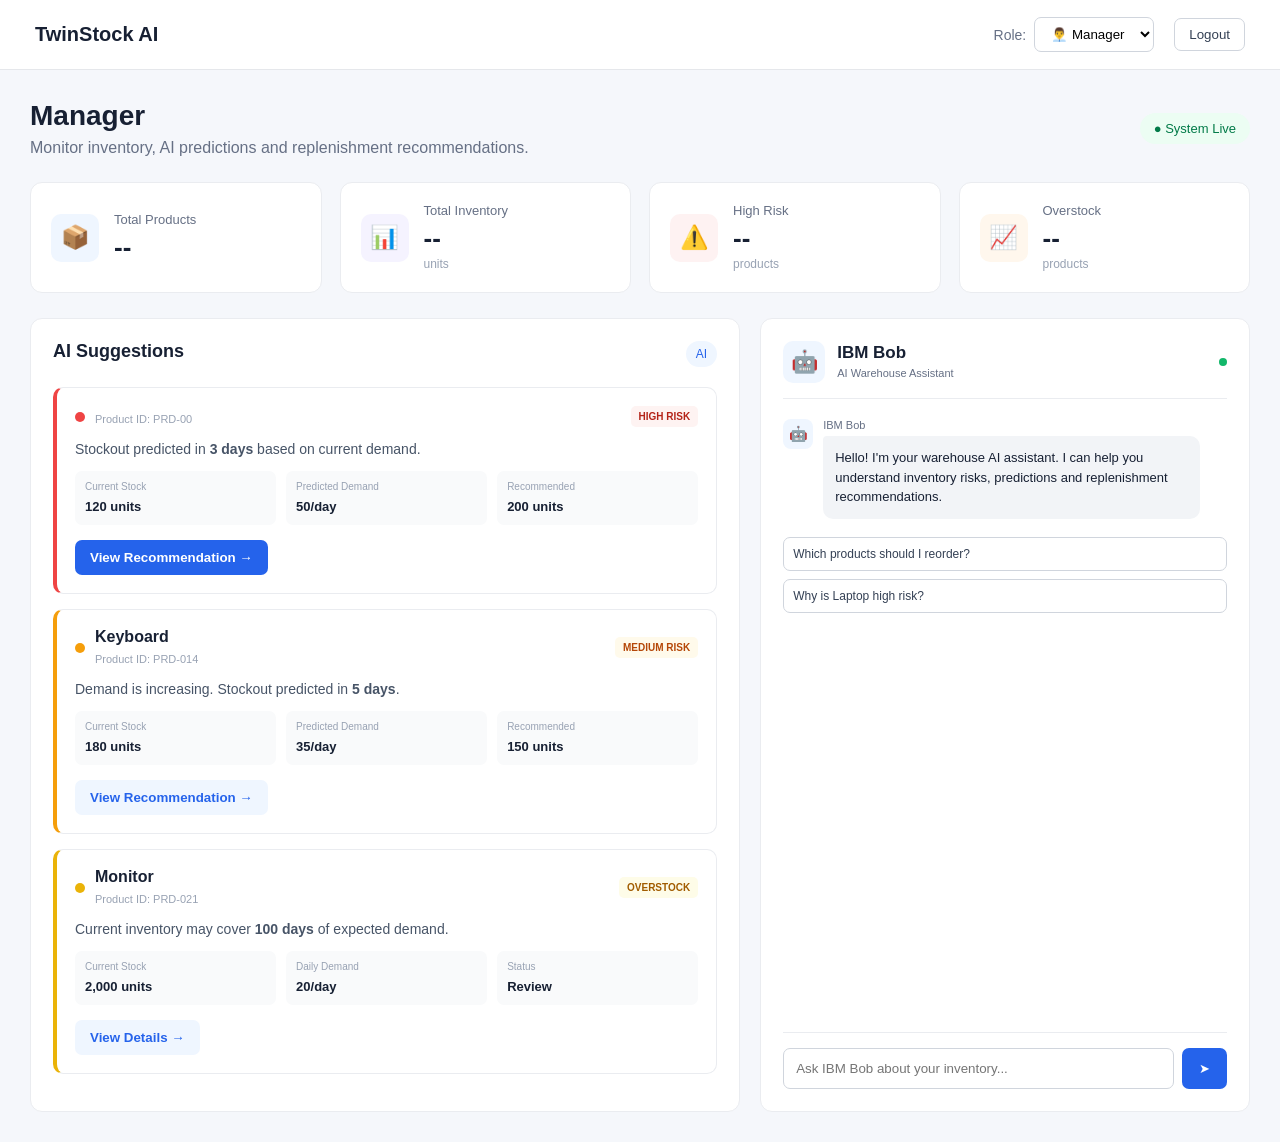
==== frontend/manager.html @ d8aecc27 "frontend" ====
<!DOCTYPE html>
<html lang="en">

<head>

    <meta charset="UTF-8">

    <meta name="viewport"
          content="width=device-width, initial-scale=1.0">

    <title>TwinStock AI - Manager</title>

    <link rel="stylesheet"
          href="css/style.css">

</head>


<body>

    <!-- HEADER -->

    <header class="topbar">

        <div class="brand-small">
            
            <strong>TwinStock AI</strong>
        </div>


        <div class="header-right">

            <div class="role-switcher">

                <span>Role:</span>

                <select id="roleSelect"
                        onchange="switchRole()">

                    <option value="manager">
                        👨‍💼 Manager
                    </option>

                    <option value="worker">
                        👷 Worker
                    </option>

                </select>

            </div>

            <button class="logout-btn"
                    onclick="goHome()">

                Logout

            </button>

        </div>

    </header>


    <main class="dashboard">

        <!-- PAGE TITLE -->

        <div class="page-heading">

            <div>
                <h1>Manager </h1>

                <p>
                    Monitor inventory, AI predictions and replenishment
                    recommendations.
                </p>
            </div>

            <div class="status-badge">
                ● System Live
            </div>

        </div>


        <!-- SUMMARY CARDS -->

        <section class="summary-grid">

            <div class="summary-card">

                <div class="summary-icon blue">
                    📦
                </div>

                <div>
                    <p>Total Products</p>
                    <h2 id="totalProducts">--</h2>
                </div>

            </div>


            <div class="summary-card">

                <div class="summary-icon purple">
                    📊
                </div>

                <div>
                    <p>Total Inventory</p>
                    <h2 id="totalInventory">--</h2>
                    <span>units</span>
                </div>

            </div>


            <div class="summary-card risk-card">

                <div class="summary-icon red">
                    ⚠️
                </div>

                <div>
                    <p>High Risk</p>
                    <h2 id="highRisk">--</h2>
                    <span>products</span>
                </div>

            </div>


            <div class="summary-card overstock-card">

                <div class="summary-icon orange">
                    📈
                </div>

                <div>
                    <p>Overstock</p>
                    <h2 id="overstock">--</h2>
                    <span>products</span>
                </div>

            </div>

        </section>


        <!-- MAIN GRID -->

        <section class="manager-grid">


            <!-- GRANITE SUGGESTIONS -->

            <div class="panel suggestions-panel">

                <div class="panel-header">

                    <div>
                        <h2> AI Suggestions</h2>

                        
                    </div>

                    <span class="ai-status">
                        AI
                    </span>

                </div>


                <!-- SUGGESTION 1 -->

                <div class="suggestion-card high">

                    <div class="suggestion-top">

                        <div class="product-info">

                            <span class="risk-dot red-dot"></span>

                            <div>
                                <h3></h3>
                                <span>Product ID: PRD-00</span>
                            </div>

                        </div>

                        <span class="risk-label high-label">
                            HIGH RISK
                        </span>

                    </div>


                    <p class="suggestion-message">

                        Stockout predicted in
                        <strong>3 days</strong>
                        based on current demand.

                    </p>


                    <div class="suggestion-details">

                        <div>
                            <span>Current Stock</span>
                            <strong>120 units</strong>
                        </div>

                        <div>
                            <span>Predicted Demand</span>
                            <strong>50/day</strong>
                        </div>

                        <div>
                            <span>Recommended</span>
                            <strong>200 units</strong>
                        </div>

                    </div>


                    <button class="primary-btn"
                            onclick="openRecommendation('Laptop')">

                        View Recommendation →

                    </button>

                </div>


                <!-- SUGGESTION 2 -->

                <div class="suggestion-card medium">

                    <div class="suggestion-top">

                        <div class="product-info">

                            <span class="risk-dot orange-dot"></span>

                            <div>
                                <h3>Keyboard</h3>
                                <span>Product ID: PRD-014</span>
                            </div>

                        </div>

                        <span class="risk-label medium-label">
                            MEDIUM RISK
                        </span>

                    </div>


                    <p class="suggestion-message">

                        Demand is increasing.
                        Stockout predicted in
                        <strong>5 days</strong>.

                    </p>


                    <div class="suggestion-details">

                        <div>
                            <span>Current Stock</span>
                            <strong>180 units</strong>
                        </div>

                        <div>
                            <span>Predicted Demand</span>
                            <strong>35/day</strong>
                        </div>

                        <div>
                            <span>Recommended</span>
                            <strong>150 units</strong>
                        </div>

                    </div>


                    <button class="secondary-btn"
                            onclick="openRecommendation('Keyboard')">

                        View Recommendation →

                    </button>

                </div>


                <!-- SUGGESTION 3 -->

                <div class="suggestion-card warning">

                    <div class="suggestion-top">

                        <div class="product-info">

                            <span class="risk-dot yellow-dot"></span>

                            <div>
                                <h3>Monitor</h3>
                                <span>Product ID: PRD-021</span>
                            </div>

                        </div>

                        <span class="risk-label warning-label">
                            OVERSTOCK
                        </span>

                    </div>


                    <p class="suggestion-message">

                        Current inventory may cover
                        <strong>100 days</strong>
                        of expected demand.

                    </p>


                    <div class="suggestion-details">

                        <div>
                            <span>Current Stock</span>
                            <strong>2,000 units</strong>
                        </div>

                        <div>
                            <span>Daily Demand</span>
                            <strong>20/day</strong>
                        </div>

                        <div>
                            <span>Status</span>
                            <strong>Review</strong>
                        </div>

                    </div>


                    <button class="secondary-btn">

                        View Details →

                    </button>

                </div>

            </div>


            <!-- IBM BOB -->

            <div class="panel chatbot-panel">

                <div class="chat-header">

                    <div class="bob-avatar">
                        🤖
                    </div>

                    <div>

                        <h2>IBM Bob</h2>

                        <span>
                            AI Warehouse Assistant
                        </span>

                    </div>

                    <div class="online-dot"></div>

                </div>


                <div class="chat-messages"
                     id="chatMessages">

                    <div class="message bot-message">

                        <div class="message-avatar">
                            🤖
                        </div>

                        <div class="message-content">

                            <span class="message-name">
                                IBM Bob
                            </span>

                            <p>
                                Hello! I'm your warehouse AI assistant.
                                I can help you understand inventory risks,
                                predictions and replenishment recommendations.
                            </p>

                        </div>

                    </div>


                    <div class="quick-questions">

                        <button onclick="askQuestion(
                            'Which products should I reorder?'
                        )">
                            Which products should I reorder?
                        </button>

                        <button onclick="askQuestion(
                            'Why is Laptop high risk?'
                        )">
                            Why is Laptop high risk?
                        </button>

                    </div>

                </div>


                <div class="chat-input-area">

                    <input
                        type="text"
                        id="chatInput"
                        placeholder="Ask IBM Bob about your inventory..."
                        onkeypress="handleChatKey(event)"
                    >

                    <button onclick="sendMessage()">
                        ➤
                    </button>

                </div>

            </div>

        </section>

    </main>


    <script src="js/manager.js"></script>

</body>

</html>
---- frontend/css/style.css ----
* {
    margin: 0;
    padding: 0;
    box-sizing: border-box;
}


body {
    font-family: Arial, Helvetica, sans-serif;
    background: #f5f7fb;
    color: #172033;
}


/* =========================
   LANDING PAGE
========================= */

.landing-page {
    min-height: 100vh;

    display: flex;
    align-items: center;
    justify-content: center;

    background:
        radial-gradient(circle at top right, #dbeafe, transparent 35%),
        #f5f7fb;
}


.landing-container {
    width: 100%;
    max-width: 700px;

    text-align: center;

    padding: 40px 20px;
}


.brand {
    margin-bottom: 35px;
}


.brand-icon {
    font-size: 55px;
    margin-bottom: 10px;
}


.brand h1 {
    font-size: 42px;
    margin-bottom: 10px;
}


.brand p {
    color: #667085;
    font-size: 16px;
}


.role-card {
    background: white;

    padding: 35px;

    border-radius: 18px;

    box-shadow: 0 10px 40px rgba(0,0,0,0.08);
}


.role-card h2 {
    font-size: 24px;
}


.role-subtitle {
    color: #667085;
    margin: 8px 0 25px;
}


.role-options {
    display: flex;
    flex-direction: column;
    gap: 15px;
}


.role-button {
    border: 1px solid #e5e7eb;

    background: white;

    padding: 20px;

    border-radius: 12px;

    display: flex;
    align-items: center;

    text-align: left;

    cursor: pointer;

    transition: 0.2s;
}


.role-button:hover {
    border-color: #2563eb;

    transform: translateY(-2px);

    box-shadow: 0 5px 20px rgba(37,99,235,0.1);
}


.role-icon {
    font-size: 32px;

    margin-right: 18px;
}


.role-button strong {
    display: block;

    font-size: 17px;

    margin-bottom: 5px;
}


.role-button small {
    display: block;

    color: #667085;
}


.arrow {
    margin-left: auto;

    font-size: 24px;

    color: #2563eb;
}


.footer-text {
    margin-top: 25px;

    color: #98a2b3;

    font-size: 13px;
}


/* =========================
   HEADER
========================= */

.topbar {
    height: 70px;

    background: white;

    border-bottom: 1px solid #e5e7eb;

    display: flex;

    align-items: center;

    justify-content: space-between;

    padding: 0 35px;

    position: sticky;

    top: 0;

    z-index: 10;
}


.brand-small {
    display: flex;

    align-items: center;

    gap: 10px;

    font-size: 20px;
}


.brand-small span {
    font-size: 25px;
}


.header-right {
    display: flex;

    align-items: center;

    gap: 20px;
}


.role-switcher {
    display: flex;

    align-items: center;

    gap: 8px;

    color: #667085;

    font-size: 14px;
}


.role-switcher select {
    padding: 8px 12px;

    border: 1px solid #d0d5dd;

    border-radius: 7px;

    background: white;

    cursor: pointer;
}


.logout-btn {
    background: transparent;

    border: 1px solid #d0d5dd;

    color: #344054;

    padding: 8px 14px;

    border-radius: 7px;

    cursor: pointer;
}


/* =========================
   DASHBOARD
========================= */

.dashboard {
    max-width: 1450px;

    margin: auto;

    padding: 30px;
}


.page-heading {
    display: flex;

    justify-content: space-between;

    align-items: center;

    margin-bottom: 25px;
}


.page-heading h1 {
    font-size: 28px;

    margin-bottom: 7px;
}


.page-heading p {
    color: #667085;
}


.status-badge {
    background: #ecfdf3;

    color: #027a48;

    padding: 8px 14px;

    border-radius: 20px;

    font-size: 13px;
}


/* =========================
   SUMMARY CARDS
========================= */

.summary-grid {
    display: grid;

    grid-template-columns:
        repeat(4, 1fr);

    gap: 18px;

    margin-bottom: 25px;
}


.summary-card {
    background: white;

    border: 1px solid #eaecf0;

    border-radius: 12px;

    padding: 20px;

    display: flex;

    align-items: center;

    gap: 15px;
}


.summary-icon {
    width: 48px;

    height: 48px;

    border-radius: 10px;

    display: flex;

    align-items: center;

    justify-content: center;

    font-size: 23px;
}


.blue {
    background: #eff6ff;
}


.purple {
    background: #f5f3ff;
}


.red {
    background: #fef2f2;
}


.orange {
    background: #fff7ed;
}


.summary-card p {
    color: #667085;

    font-size: 13px;

    margin-bottom: 5px;
}


.summary-card h2 {
    font-size: 26px;
}


.summary-card span {
    color: #98a2b3;

    font-size: 12px;
}


/* =========================
   PANELS
========================= */

.panel {
    background: white;

    border: 1px solid #eaecf0;

    border-radius: 12px;

    padding: 22px;
}


.panel-header {
    display: flex;

    justify-content: space-between;

    align-items: flex-start;

    margin-bottom: 20px;
}


.panel-header h2 {
    font-size: 18px;

    margin-bottom: 5px;
}


.panel-header p {
    color: #667085;

    font-size: 13px;
}


.ai-status {
    background: #eff6ff;

    color: #2563eb;

    padding: 6px 10px;

    border-radius: 20px;

    font-size: 12px;
}


/* =========================
   MANAGER
========================= */

.manager-grid {
    display: grid;

    grid-template-columns: 1.45fr 1fr;

    gap: 20px;
}


.suggestion-card {
    padding: 18px;

    border: 1px solid #eaecf0;

    border-radius: 10px;

    margin-bottom: 15px;
}


.suggestion-card.high {
    border-left: 4px solid #ef4444;
}


.suggestion-card.medium {
    border-left: 4px solid #f59e0b;
}


.suggestion-card.warning {
    border-left: 4px solid #eab308;
}


.suggestion-top {
    display: flex;

    justify-content: space-between;

    align-items: center;
}


.product-info {
    display: flex;

    align-items: center;

    gap: 10px;
}


.product-info h3 {
    font-size: 16px;

    margin-bottom: 3px;
}


.product-info span:last-child {
    color: #98a2b3;

    font-size: 11px;
}


.risk-dot {
    width: 10px;

    height: 10px;

    border-radius: 50%;
}


.red-dot {
    background: #ef4444;
}


.orange-dot {
    background: #f59e0b;
}


.yellow-dot {
    background: #eab308;
}


.risk-label {
    font-size: 10px;

    font-weight: bold;

    padding: 5px 8px;

    border-radius: 5px;
}


.high-label {
    color: #b42318;

    background: #fef3f2;
}


.medium-label {
    color: #b54708;

    background: #fffaeb;
}


.warning-label {
    color: #a15c00;

    background: #fefce8;
}


.suggestion-message {
    margin: 14px 0;

    color: #475467;

    font-size: 14px;
}


.suggestion-details {
    display: grid;

    grid-template-columns:
        repeat(3, 1fr);

    gap: 10px;

    margin-bottom: 15px;
}


.suggestion-details div {
    background: #f9fafb;

    padding: 10px;

    border-radius: 7px;
}


.suggestion-details span {
    display: block;

    color: #98a2b3;

    font-size: 10px;

    margin-bottom: 5px;
}


.suggestion-details strong {
    font-size: 13px;
}


.primary-btn,
.secondary-btn {
    border: none;

    padding: 10px 15px;

    border-radius: 7px;

    cursor: pointer;

    font-weight: 600;
}


.primary-btn {
    background: #2563eb;

    color: white;
}


.primary-btn:hover {
    background: #1d4ed8;
}


.secondary-btn {
    background: #eff6ff;

    color: #2563eb;
}


.full-btn {
    width: 100%;

    padding: 13px;
}


/* =========================
   CHATBOT
========================= */

.chatbot-panel {
    display: flex;

    flex-direction: column;

    min-height: 600px;
}


.chat-header {
    display: flex;

    align-items: center;

    gap: 12px;

    padding-bottom: 15px;

    border-bottom: 1px solid #eaecf0;
}


.bob-avatar {
    width: 42px;

    height: 42px;

    background: #eff6ff;

    border-radius: 10px;

    display: flex;

    align-items: center;

    justify-content: center;

    font-size: 22px;
}


.chat-header h2 {
    font-size: 17px;
}


.chat-header span {
    color: #667085;

    font-size: 11px;
}


.online-dot {
    width: 8px;

    height: 8px;

    background: #12b76a;

    border-radius: 50%;

    margin-left: auto;
}


.chat-messages {
    flex: 1;

    padding: 20px 0;

    overflow-y: auto;
}


.message {
    display: flex;

    gap: 10px;

    margin-bottom: 18px;
}


.message-avatar {
    width: 30px;

    height: 30px;

    background: #eff6ff;

    border-radius: 8px;

    display: flex;

    align-items: center;

    justify-content: center;

    font-size: 15px;
}


.message-content {
    max-width: 85%;
}


.message-name {
    display: block;

    font-size: 11px;

    color: #667085;

    margin-bottom: 5px;
}


.message-content p {
    background: #f2f4f7;

    padding: 12px;

    border-radius: 4px 10px 10px 10px;

    font-size: 13px;

    line-height: 1.5;
}


.quick-questions {
    display: flex;

    flex-direction: column;

    gap: 8px;
}


.quick-questions button {
    background: white;

    border: 1px solid #d0d5dd;

    color: #344054;

    padding: 9px;

    border-radius: 7px;

    text-align: left;

    cursor: pointer;

    font-size: 12px;
}


.chat-input-area {
    display: flex;

    gap: 8px;

    border-top: 1px solid #eaecf0;

    padding-top: 15px;
}


.chat-input-area input {
    flex: 1;

    padding: 12px;

    border: 1px solid #d0d5dd;

    border-radius: 7px;

    outline: none;
}


.chat-input-area button {
    width: 45px;

    border: none;

    border-radius: 7px;

    background: #2563eb;

    color: white;

    cursor: pointer;
}


.user-chat-message {
    background: #2563eb;

    color: white;

    padding: 10px;

    border-radius: 10px 10px 4px 10px;

    margin-left: auto;

    margin-bottom: 15px;

    max-width: 80%;

    font-size: 13px;
}


/* =========================
   WORKER
========================= */

.worker-grid {
    display: grid;

    grid-template-columns: 1fr 1fr;

    gap: 20px;
}


.form-group {
    margin-bottom: 18px;
}


.form-group label {
    display: block;

    font-size: 13px;

    font-weight: 600;

    margin-bottom: 7px;
}


.form-group input,
.form-group select,
.form-group textarea {
    width: 100%;

    padding: 11px 12px;

    border: 1px solid #d0d5dd;

    border-radius: 7px;

    font-family: inherit;

    outline: none;

    background: white;
}


.form-group input:focus,
.form-group select:focus,
.form-group textarea:focus {
    border-color: #2563eb;
}


.form-row {
    display: grid;

    grid-template-columns: 1fr 1fr;

    gap: 15px;
}


.transaction-types {
    display: grid;

    grid-template-columns:
        repeat(4, 1fr);

    gap: 8px;
}


.transaction-type {
    padding: 10px 5px;

    background: #f9fafb;

    border: 1px solid #d0d5dd;

    border-radius: 7px;

    cursor: pointer;

    font-size: 11px;
}


.transaction-type span {
    display: block;

    font-size: 18px;

    margin-bottom: 3px;
}


.transaction-type.active {
    background: #eff6ff;

    border-color: #2563eb;

    color: #2563eb;
}


.success-message {
    display: none;

    background: #ecfdf3;

    color: #027a48;

    padding: 12px;

    border-radius: 7px;

    margin-top: 15px;

    font-size: 13px;
}


.transaction-item {
    display: flex;

    align-items: center;

    gap: 12px;

    padding: 14px 0;

    border-bottom: 1px solid #f2f4f7;
}


.transaction-icon {
    width: 38px;

    height: 38px;

    border-radius: 8px;

    display: flex;

    align-items: center;

    justify-content: center;
}


.transaction-icon.receive {
    background: #ecfdf3;
}


.transaction-icon.dispatch {
    background: #eff6ff;
}


.transaction-icon.damaged {
    background: #fef3f2;
}


.transaction-info {
    flex: 1;
}


.transaction-info strong {
    display: block;

    font-size: 13px;
}


.transaction-info span {
    color: #98a2b3;

    font-size: 11px;
}


.positive {
    color: #027a48;
}


.negative {
    color: #b42318;
}


.count-badge {
    background: #f2f4f7;

    padding: 5px 9px;

    border-radius: 5px;

    font-size: 11px;
}


/* =========================
   REPLENISHMENT
========================= */

.back-btn {
    background: white;

    border: 1px solid #d0d5dd;

    padding: 9px 14px;

    border-radius: 7px;

    cursor: pointer;
}


.replenishment-grid {
    display: grid;

    grid-template-columns: 1fr 1fr;

    gap: 20px;
}


.product-title {
    display: flex;

    align-items: center;

    gap: 15px;

    margin-bottom: 30px;
}


.large-product-icon {
    width: 60px;

    height: 60px;

    border-radius: 12px;

    background: #eff6ff;

    display: flex;

    align-items: center;

    justify-content: center;

    font-size: 28px;
}


.small-label {
    color: #98a2b3;

    font-size: 10px;
}


.product-title h2 {
    margin: 4px 0;

    font-size: 23px;
}


.product-title span:last-child {
    color: #667085;

    font-size: 12px;
}


.metrics-grid {
    display: grid;

    grid-template-columns: 1fr 1fr;

    gap: 12px;
}


.metric {
    background: #f9fafb;

    padding: 15px;

    border-radius: 8px;
}


.metric span {
    display: block;

    color: #667085;

    font-size: 11px;

    margin-bottom: 7px;
}


.metric strong {
    font-size: 15px;
}


.danger-metric {
    background: #fef3f2;
}


.danger-metric strong {
    color: #b42318;
}


.risk-explanation {
    margin-top: 20px;

    background: #fffaeb;

    border: 1px solid #fedf89;

    padding: 15px;

    border-radius: 8px;

    display: flex;

    gap: 12px;
}


.risk-icon {
    font-size: 20px;
}


.risk-explanation strong {
    font-size: 13px;

    color: #b54708;
}


.risk-explanation p {
    margin-top: 5px;

    color: #667085;

    font-size: 12px;

    line-height: 1.5;
}


.ai-title {
    display: flex;

    align-items: center;

    gap: 12px;

    margin-bottom: 25px;
}


.ai-large-icon {
    width: 45px;

    height: 45px;

    border-radius: 10px;

    background: #eff6ff;

    display: flex;

    align-items: center;

    justify-content: center;

    font-size: 22px;
}


.ai-title h2 {
    font-size: 18px;
}


.ai-title span {
    color: #667085;

    font-size: 11px;
}


.quantity-input {
    display: flex;

    align-items: center;
}


.quantity-input button {
    width: 40px;

    height: 40px;

    margin: 0;

    border-radius: 6px;

    background: #f2f4f7;

    color: #344054;

    border: 1px solid #d0d5dd;

    cursor: pointer;
}


.quantity-input input {
    text-align: center;

    width: 100px;

    height: 40px;

    border: 1px solid #d0d5dd;

    margin: 0 5px;
}


.recommendation-reason {
    background: #f9fafb;

    padding: 15px;

    border-radius: 8px;

    margin-top: 20px;

    margin-bottom: 20px;
}


.recommendation-reason strong {
    font-size: 13px;
}


.recommendation-reason p {
    color: #667085;

    font-size: 12px;

    line-height: 1.6;

    margin-top: 7px;
}


.decision-buttons {
    display: grid;

    grid-template-columns: 1fr 1.5fr;

    gap: 10px;
}


.ignore-btn,
.approve-btn {
    padding: 12px;

    border-radius: 7px;

    cursor: pointer;

    font-weight: 600;
}


.ignore-btn {
    background: white;

    border: 1px solid #d0d5dd;

    color: #344054;
}


.approve-btn {
    background: #12b76a;

    border: none;

    color: white;
}


.decision-message {
    margin-top: 15px;

    text-align: center;

    font-size: 13px;
}


/* =========================
   RESPONSIVE
========================= */

@media (max-width: 1000px) {

    .summary-grid {
        grid-template-columns: 1fr 1fr;
    }

    .manager-grid,
    .worker-grid,
    .replenishment-grid {
        grid-template-columns: 1fr;
    }

}


@media (max-width: 650px) {

    .dashboard {
        padding: 15px;
    }

    .topbar {
        padding: 0 15px;
    }

    .summary-grid {
        grid-template-columns: 1fr;
    }

    .header-right {
        gap: 5px;
    }

    .role-switcher span {
        display: none;
    }

    .page-heading {
        align-items: flex-start;

        flex-direction: column;

        gap: 10px;
    }

    .suggestion-details {
        grid-template-columns: 1fr;
    }

    .transaction-types {
        grid-template-columns: 1fr 1fr;
    }

    .form-row {
        grid-template-columns: 1fr;
    }

}
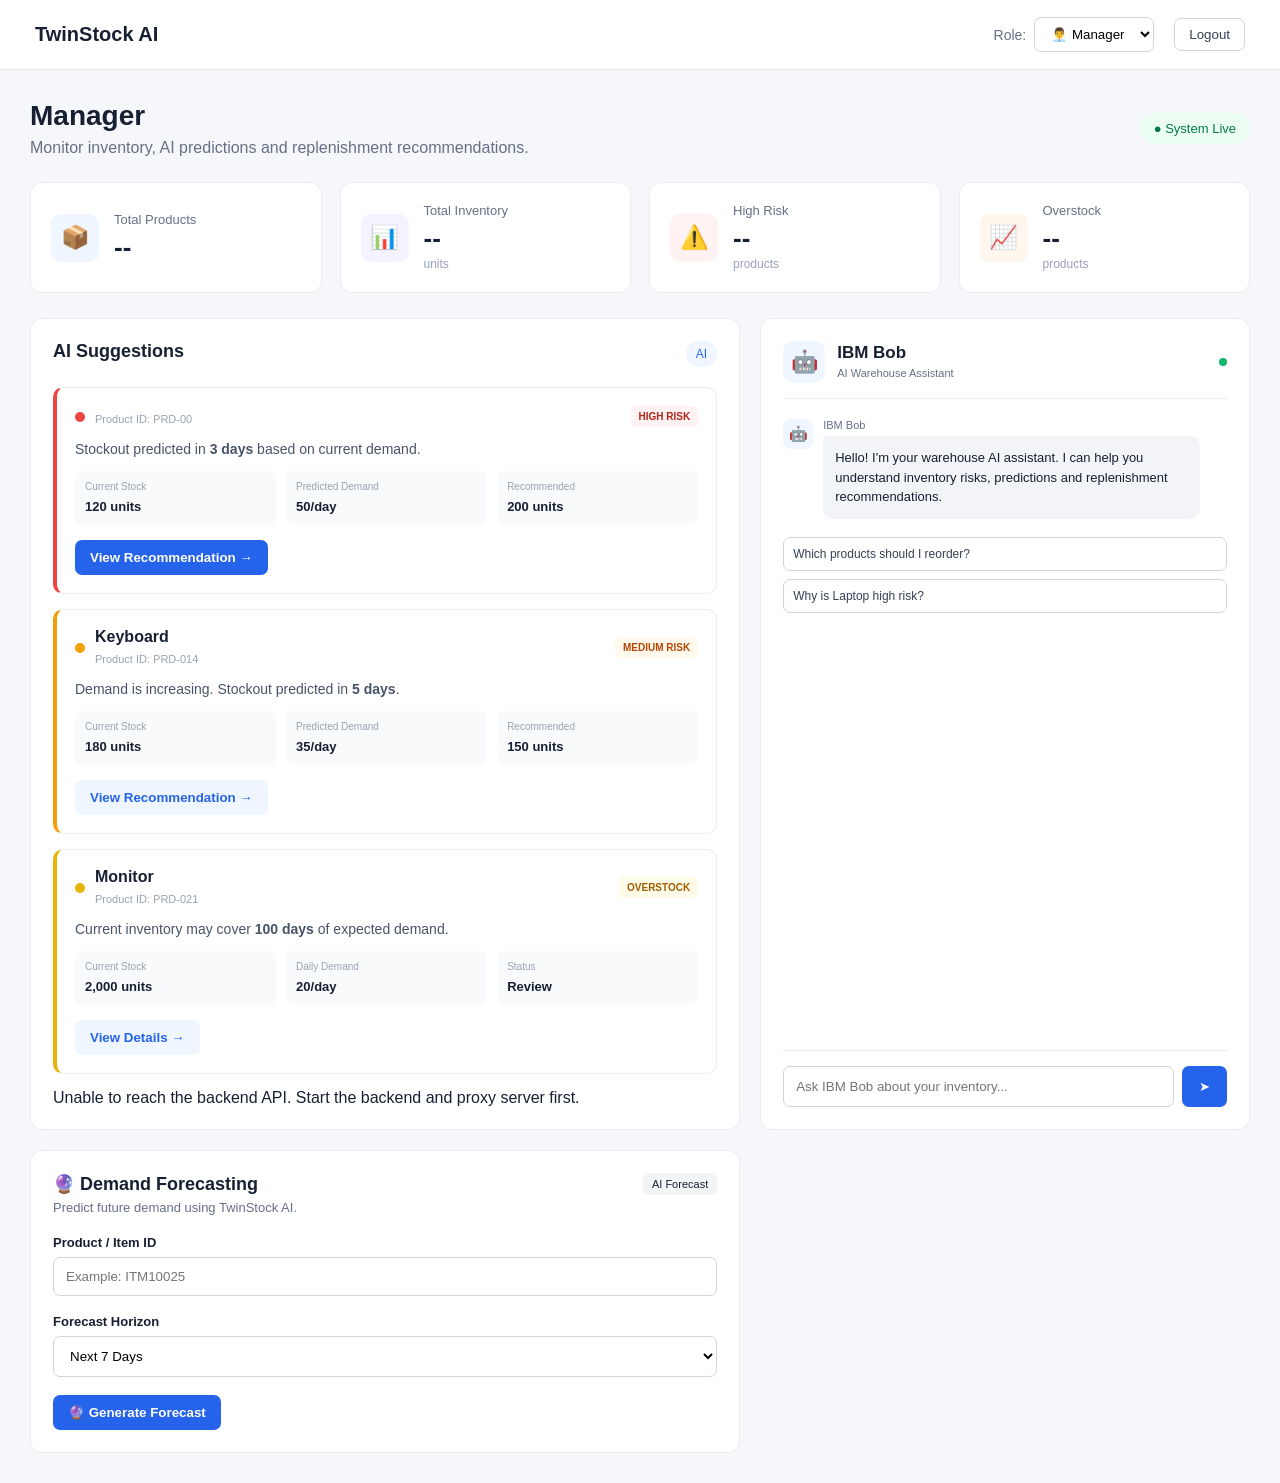
==== commit e5b9c24a: "forecasting updated" ====
--- a/frontend/manager.html
+++ b/frontend/manager.html
@@ -448,6 +448,151 @@
                 </div>
 
             </div>
+            <!-- =========================================================
+     DEMAND FORECASTING
+========================================================= -->
+<section class="panel forecasting-panel">
+
+    <div class="panel-header">
+
+        <div>
+            <h2>🔮 Demand Forecasting</h2>
+
+            <p>
+                Predict future demand using TwinStock AI.
+            </p>
+        </div>
+
+        <span class="count-badge">
+            AI Forecast
+        </span>
+
+    </div>
+
+
+    <div class="forecast-form">
+
+        <div class="form-group">
+
+            <label for="forecastItemId">
+                Product / Item ID
+            </label>
+
+            <input
+                type="text"
+                id="forecastItemId"
+                placeholder="Example: ITM10025"
+            >
+
+        </div>
+
+
+        <div class="form-group">
+
+            <label for="forecastHorizon">
+                Forecast Horizon
+            </label>
+
+            <select id="forecastHorizon">
+
+                <option value="7">
+                    Next 7 Days
+                </option>
+
+                <option value="14">
+                    Next 14 Days
+                </option>
+
+                <option value="30">
+                    Next 30 Days
+                </option>
+
+            </select>
+
+        </div>
+
+
+        <button
+            type="button"
+            class="primary-btn"
+            onclick="generateForecast()">
+
+            🔮 Generate Forecast
+
+        </button>
+
+    </div>
+
+
+    <div
+        id="forecastLoading"
+        style="display:none;">
+
+        ⏳ Generating forecast...
+
+    </div>
+
+
+    <div
+        id="forecastError"
+        class="error-message"
+        style="display:none;">
+    </div>
+
+
+    <div
+        id="forecastResult"
+        class="forecast-result"
+        style="display:none;">
+
+        <div class="forecast-summary">
+
+            <div class="forecast-stat">
+                <span>Product</span>
+                <strong id="forecastProduct">-</strong>
+            </div>
+
+            <div class="forecast-stat">
+                <span>Model</span>
+                <strong id="forecastModel">-</strong>
+            </div>
+
+            <div class="forecast-stat">
+                <span>Forecast Days</span>
+                <strong id="forecastDays">-</strong>
+            </div>
+
+            <div class="forecast-stat">
+                <span>Total Expected Demand</span>
+                <strong id="forecastTotal">-</strong>
+            </div>
+
+        </div>
+
+
+        <div class="forecast-table-container">
+
+            <table class="forecast-table">
+
+                <thead>
+                    <tr>
+                        <th>Date</th>
+                        <th>Predicted Demand</th>
+                    </tr>
+                </thead>
+
+                <tbody id="forecastTableBody">
+                </tbody>
+
+            </table>
+
+        </div>
+
+    </div>
+
+</section>
+
+</section>
 
         </section>
 
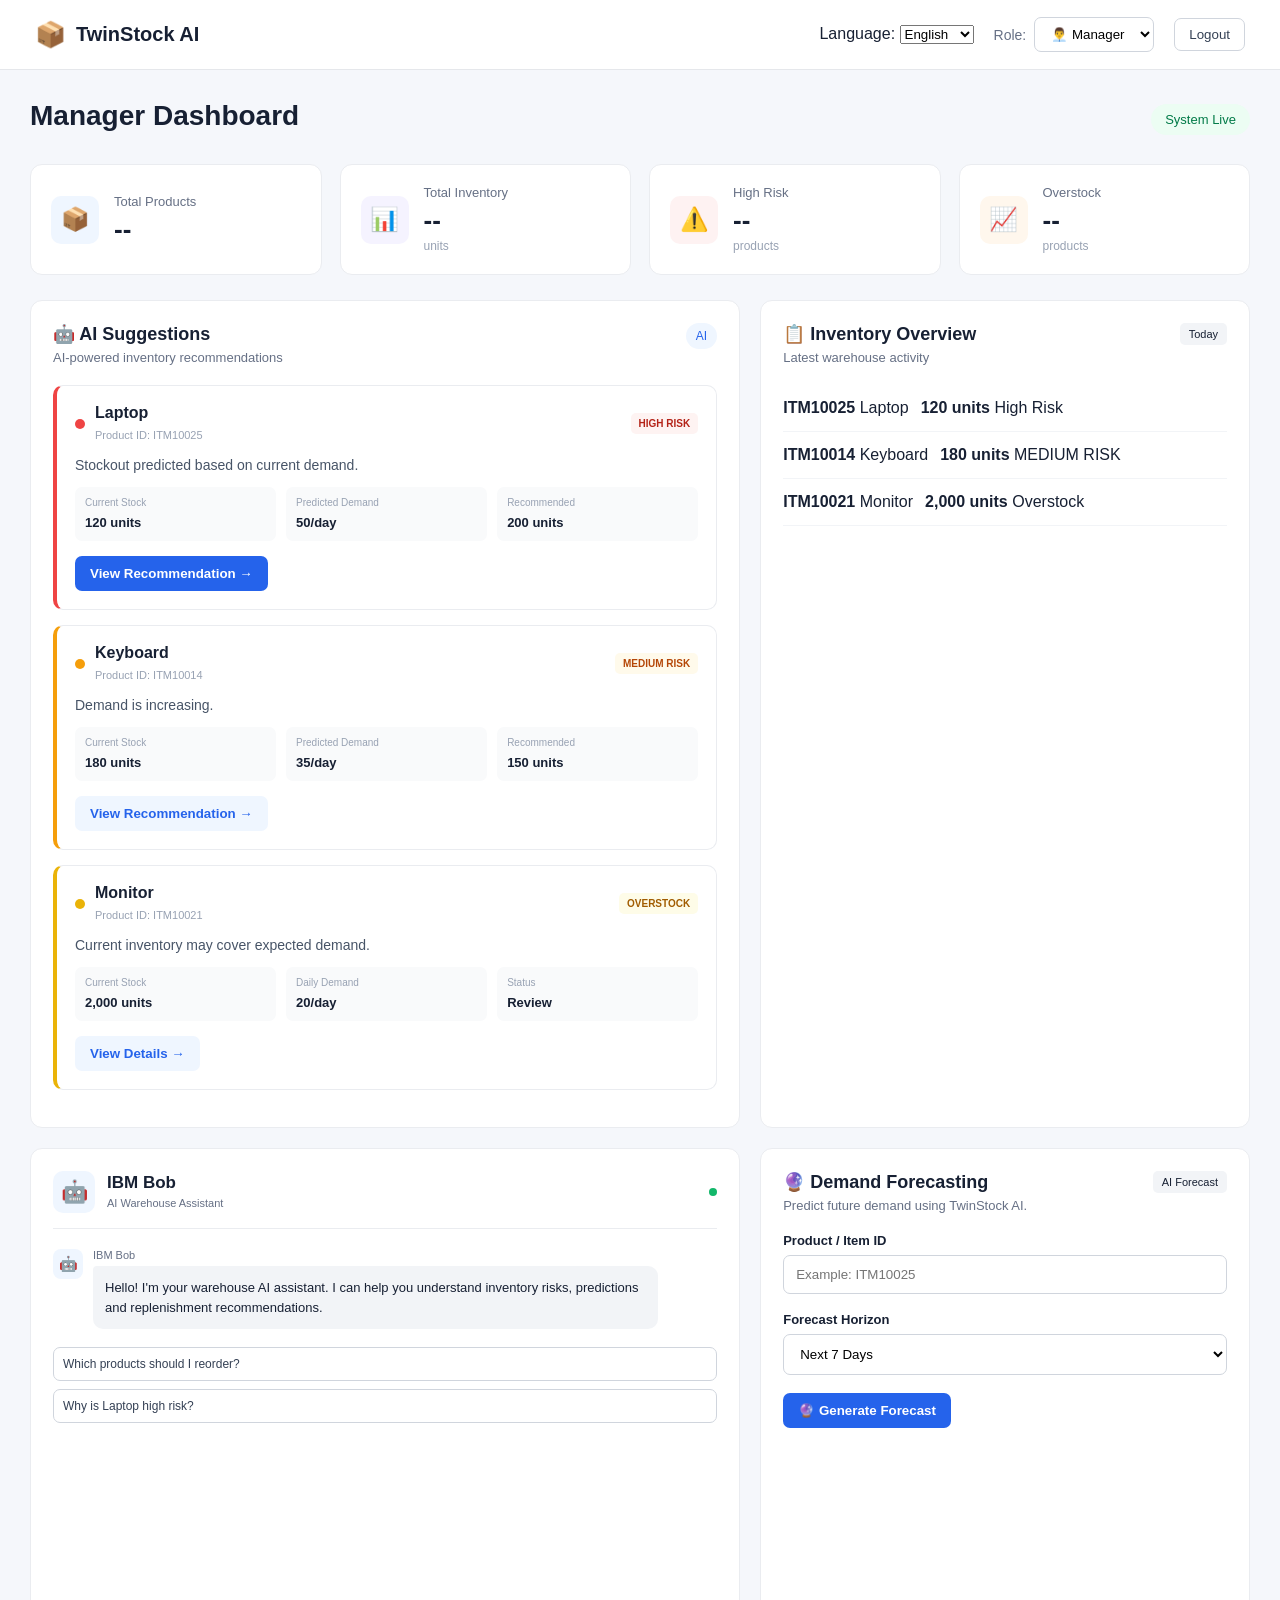
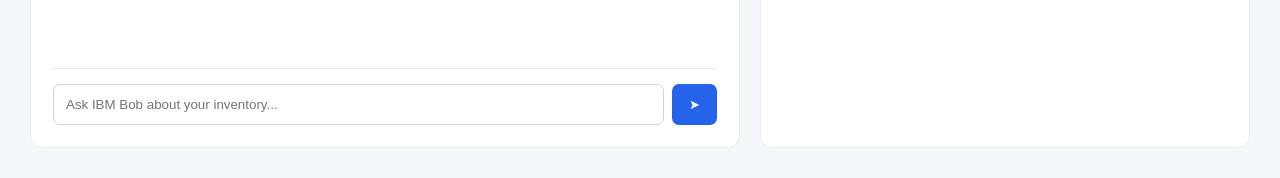
==== commit 8dcaec70: "language added" ====
--- a/frontend/manager.html
+++ b/frontend/manager.html
@@ -15,507 +15,933 @@
 
 </head>
 
-
 <body>
 
-    <!-- HEADER -->
-
-    <header class="topbar">
-
-        <div class="brand-small">
-            
-            <strong>TwinStock AI</strong>
-        </div>
-
-
-        <div class="header-right">
-
-            <div class="role-switcher">
-
-                <span>Role:</span>
-
-                <select id="roleSelect"
-                        onchange="switchRole()">
-
-                    <option value="manager">
-                        👨‍💼 Manager
-                    </option>
-
-                    <option value="worker">
-                        👷 Worker
-                    </option>
-
-                </select>
-
-            </div>
-
-            <button class="logout-btn"
-                    onclick="goHome()">
-
-                Logout
+<!-- =====================================================
+     HEADER
+====================================================== -->
+
+<header class="topbar">
+
+    <div class="brand-small">
+
+        <span>📦</span>
+
+        <strong>
+            TwinStock AI
+        </strong>
+
+    </div>
+
+
+    <div class="header-right">
+
+
+        <!-- LANGUAGE -->
+
+        <div class="language-switcher">
+
+            <span data-i18n="language">
+                Language:
+            </span>
+
+            <select id="languageSelect">
+
+                <option value="en">
+                    English
+                </option>
+
+                <option value="hi">
+                    हिन्दी
+                </option>
+
+                <option value="kn">
+                    ಕನ್ನಡ
+                </option>
+
+            </select>
+
+        </div>
+
+
+        <!-- ROLE -->
+
+        <div class="role-switcher">
+
+            <span data-i18n="role">
+                Role:
+            </span>
+
+            <select id="roleSelect"
+                    onchange="switchRole()">
+
+                <option value="manager" data-i18n="manager_role">
+                    👨‍💼 Manager
+                </option>
+
+                <option value="worker" data-i18n="worker_role">
+                    👷 Worker
+                </option>
+
+            </select>
+
+        </div>
+
+
+        <button class="logout-btn"
+                onclick="goHome()"
+                data-i18n="logout">
+
+            Logout
+
+        </button>
+
+    </div>
+
+</header>
+
+
+<!-- =====================================================
+     MAIN
+====================================================== -->
+
+<main class="dashboard">
+
+
+<!-- =====================================================
+     PAGE HEADING
+====================================================== -->
+
+<div class="page-heading">
+
+    <div>
+
+        <h1 data-i18n="manager_dashboard">
+            Manager Dashboard
+        </h1>
+
+        
+
+    </div>
+
+
+    <div class="status-badge"
+         data-i18n="system_live">
+
+        ● System Live
+
+    </div>
+
+</div>
+
+
+
+<!-- =====================================================
+     SUMMARY
+====================================================== -->
+
+<section class="summary-grid">
+
+
+    <div class="summary-card">
+
+        <div class="summary-icon blue">
+            📦
+        </div>
+
+        <div>
+
+            <p data-i18n="total_products">
+                    Total Products
+                </p>
+
+            <h2 id="totalProducts">
+                --
+            </h2>
+
+        </div>
+
+    </div>
+
+
+
+    <div class="summary-card">
+
+        <div class="summary-icon purple">
+            📊
+        </div>
+
+        <div>
+
+            <p data-i18n="total_inventory">
+                Total Inventory
+            </p>
+
+            <h2 id="totalInventory">
+                --
+            </h2>
+
+            <span data-i18n="units">
+                units
+            </span>
+
+        </div>
+
+    </div>
+
+
+
+    <div class="summary-card risk-card">
+
+        <div class="summary-icon red">
+            ⚠️
+        </div>
+
+        <div>
+
+            <p data-i18n="high_risk">
+                High Risk
+            </p>
+
+            <h2 id="highRisk">
+                --
+            </h2>
+
+            <span data-i18n="products">
+                products
+            </span>
+
+        </div>
+
+    </div>
+
+
+
+    <div class="summary-card overstock-card">
+
+        <div class="summary-icon orange">
+            📈
+        </div>
+
+        <div>
+
+            <p data-i18n="overstock">
+                Overstock
+            </p>
+
+            <h2 id="overstock">
+                --
+            </h2>
+
+            <span data-i18n="products">
+                products
+            </span>
+
+        </div>
+
+    </div>
+
+</section>
+
+
+
+<!-- =====================================================
+     MANAGER GRID
+====================================================== -->
+
+<section class="manager-grid">
+
+
+<!-- =====================================================
+     AI SUGGESTIONS
+====================================================== -->
+
+<div class="panel suggestions-panel">
+
+
+    <div class="panel-header">
+
+        <div>
+
+            <h2 data-i18n="ai_suggestions">
+                🤖 AI Suggestions
+            </h2>
+
+            <p data-i18n="ai_suggestions_description">
+                AI-powered inventory recommendations
+            </p>
+
+        </div>
+
+
+        <span class="ai-status">
+            AI
+        </span>
+
+    </div>
+
+
+
+<!-- =====================================================
+     LAPTOP
+====================================================== -->
+
+<div class="suggestion-card high">
+
+
+    <div class="suggestion-top">
+
+        <div class="product-info">
+
+            <span class="risk-dot red-dot"></span>
+
+            <div>
+
+                <h3>
+                    Laptop
+                </h3>
+
+                <span>
+                    Product ID: ITM10025
+                </span>
+
+            </div>
+
+        </div>
+
+
+        <span class="risk-label high-label"
+              data-i18n="high_risk_label">
+
+            HIGH RISK
+
+        </span>
+
+    </div>
+
+
+
+    <p class="suggestion-message"
+       data-i18n="stockout_prediction">
+
+        Stockout predicted based on current demand.
+
+    </p>
+
+
+
+    <div class="suggestion-details">
+
+
+        <div>
+
+            <span data-i18n="current_stock">
+                Current Stock
+            </span>
+
+            <strong>
+                120 units
+            </strong>
+
+        </div>
+
+
+        <div>
+
+            <span data-i18n="predicted_demand">
+                Predicted Demand
+            </span>
+
+            <strong>
+                50/day
+            </strong>
+
+        </div>
+
+
+        <div>
+
+            <span data-i18n="recommended">
+                Recommended
+            </span>
+
+            <strong>
+                200 units
+            </strong>
+
+        </div>
+
+    </div>
+
+
+
+    <button class="primary-btn"
+            onclick="openRecommendation('Laptop')"
+            data-i18n="view_recommendation">
+
+        View Recommendation →
+
+    </button>
+
+</div>
+
+
+
+<!-- =====================================================
+     KEYBOARD
+====================================================== -->
+
+<div class="suggestion-card medium">
+
+
+    <div class="suggestion-top">
+
+        <div class="product-info">
+
+            <span class="risk-dot orange-dot"></span>
+
+            <div>
+
+                <h3>
+                    Keyboard
+                </h3>
+
+                <span>
+                    Product ID: ITM10014
+                </span>
+
+            </div>
+
+        </div>
+
+
+        <span class="risk-label medium-label"
+              data-i18n="medium_risk">
+
+            MEDIUM RISK
+
+        </span>
+
+    </div>
+
+
+
+    <p class="suggestion-message"
+       data-i18n="demand_increasing">
+
+        Demand is increasing.
+
+    </p>
+
+
+
+    <div class="suggestion-details">
+
+
+        <div>
+
+            <span data-i18n="current_stock">
+                Current Stock
+            </span>
+
+            <strong>
+                180 units
+            </strong>
+
+        </div>
+
+
+        <div>
+
+            <span data-i18n="predicted_demand">
+                Predicted Demand
+            </span>
+
+            <strong>
+                35/day
+            </strong>
+
+        </div>
+
+
+        <div>
+
+            <span data-i18n="recommended">
+                Recommended
+            </span>
+
+            <strong>
+                150 units
+            </strong>
+
+        </div>
+
+    </div>
+
+
+
+    <button class="secondary-btn"
+            onclick="openRecommendation('Keyboard')"
+            data-i18n="view_recommendation">
+
+        View Recommendation →
+
+    </button>
+
+</div>
+
+
+
+<!-- =====================================================
+     MONITOR
+====================================================== -->
+
+<div class="suggestion-card warning">
+
+
+    <div class="suggestion-top">
+
+        <div class="product-info">
+
+            <span class="risk-dot yellow-dot"></span>
+
+            <div>
+
+                <h3>
+                    Monitor
+                </h3>
+
+                <span>
+                    Product ID: ITM10021
+                </span>
+
+            </div>
+
+        </div>
+
+
+        <span class="risk-label warning-label"
+              data-i18n="overstock_label">
+
+            OVERSTOCK
+
+        </span>
+
+    </div>
+
+
+
+    <p class="suggestion-message"
+       data-i18n="overstock_message">
+
+        Current inventory may cover expected demand.
+
+    </p>
+
+
+
+    <div class="suggestion-details">
+
+
+        <div>
+
+            <span data-i18n="current_stock">
+                Current Stock
+            </span>
+
+            <strong>
+                2,000 units
+            </strong>
+
+        </div>
+
+
+        <div>
+
+            <span data-i18n="daily_demand">
+                Daily Demand
+            </span>
+
+            <strong>
+                20/day
+            </strong>
+
+        </div>
+
+
+        <div>
+
+            <span data-i18n="status">
+                Status
+            </span>
+
+            <strong data-i18n="review">
+                Review
+            </strong>
+
+        </div>
+
+    </div>
+
+
+
+    <button class="secondary-btn"
+            onclick="openRecommendation('Monitor')"
+            data-i18n="view_details">
+
+        View Details →
+
+    </button>
+
+</div>
+
+</div>
+
+
+
+<!-- =====================================================
+     INVENTORY OVERVIEW
+====================================================== -->
+
+<div class="panel">
+
+
+    <div class="panel-header">
+
+        <div>
+
+            <h2 data-i18n="inventory_overview">
+                📋 Inventory Overview
+            </h2>
+
+            <p data-i18n="latest_activity">
+                Latest warehouse activity
+            </p>
+
+        </div>
+
+
+        <span class="count-badge"
+              data-i18n="today">
+
+            Today
+
+        </span>
+
+    </div>
+
+
+
+    <div class="transaction-list">
+
+
+        <div class="transaction-item">
+
+            <div>
+
+                <strong>
+                    ITM10025
+                </strong>
+
+                <span>
+                    Laptop
+                </span>
+
+            </div>
+
+
+            <div>
+
+                <strong>
+                    120 units
+                </strong>
+
+                <span data-i18n="high_risk">
+                    High Risk
+                </span>
+
+            </div>
+
+        </div>
+
+
+
+        <div class="transaction-item">
+
+            <div>
+
+                <strong>
+                    ITM10014
+                </strong>
+
+                <span>
+                    Keyboard
+                </span>
+
+            </div>
+
+
+            <div>
+
+                <strong>
+                    180 units
+                </strong>
+
+                <span data-i18n="medium_risk">
+                    Medium Risk
+                </span>
+
+            </div>
+
+        </div>
+
+
+
+        <div class="transaction-item">
+
+            <div>
+
+                <strong>
+                    ITM10021
+                </strong>
+
+                <span>
+                    Monitor
+                </span>
+
+            </div>
+
+
+            <div>
+
+                <strong>
+                    2,000 units
+                </strong>
+
+                <span data-i18n="overstock">
+                    Overstock
+                </span>
+
+            </div>
+
+        </div>
+
+
+    </div>
+
+</div>
+
+
+
+<!-- =====================================================
+     IBM BOB
+====================================================== -->
+
+<div class="panel chatbot-panel">
+
+
+    <div class="chat-header">
+
+        <div class="bob-avatar">
+            🤖
+        </div>
+
+
+        <div>
+
+            <h2>
+                IBM Bob
+            </h2>
+
+            <span data-i18n="ai_warehouse_assistant">
+                AI Warehouse Assistant
+            </span>
+
+        </div>
+
+
+        <div class="online-dot"></div>
+
+    </div>
+
+
+
+    <div class="chat-messages"
+         id="chatMessages">
+
+
+        <div class="message bot-message">
+
+
+            <div class="message-avatar">
+                🤖
+            </div>
+
+
+            <div class="message-content">
+
+                <span class="message-name">
+                    IBM Bob
+                </span>
+
+
+                <p data-i18n="bob_greeting">
+
+                    Hello! I'm your warehouse AI assistant.
+                    I can help you understand inventory risks,
+                    predictions and replenishment recommendations.
+
+                </p>
+
+            </div>
+
+        </div>
+
+
+
+        <div class="quick-questions">
+
+
+            <button
+                onclick="askQuestion('Which products should I reorder?')"
+                data-i18n="reorder_question">
+
+                Which products should I reorder?
 
             </button>
 
-        </div>
-
-    </header>
-
-
-    <main class="dashboard">
-
-        <!-- PAGE TITLE -->
-
-        <div class="page-heading">
-
-            <div>
-                <h1>Manager </h1>
-
-                <p>
-                    Monitor inventory, AI predictions and replenishment
-                    recommendations.
-                </p>
-            </div>
-
-            <div class="status-badge">
-                ● System Live
-            </div>
-
-        </div>
-
-
-        <!-- SUMMARY CARDS -->
-
-        <section class="summary-grid">
-
-            <div class="summary-card">
-
-                <div class="summary-icon blue">
-                    📦
-                </div>
-
-                <div>
-                    <p>Total Products</p>
-                    <h2 id="totalProducts">--</h2>
-                </div>
-
-            </div>
-
-
-            <div class="summary-card">
-
-                <div class="summary-icon purple">
-                    📊
-                </div>
-
-                <div>
-                    <p>Total Inventory</p>
-                    <h2 id="totalInventory">--</h2>
-                    <span>units</span>
-                </div>
-
-            </div>
-
-
-            <div class="summary-card risk-card">
-
-                <div class="summary-icon red">
-                    ⚠️
-                </div>
-
-                <div>
-                    <p>High Risk</p>
-                    <h2 id="highRisk">--</h2>
-                    <span>products</span>
-                </div>
-
-            </div>
-
-
-            <div class="summary-card overstock-card">
-
-                <div class="summary-icon orange">
-                    📈
-                </div>
-
-                <div>
-                    <p>Overstock</p>
-                    <h2 id="overstock">--</h2>
-                    <span>products</span>
-                </div>
-
-            </div>
-
-        </section>
-
-
-        <!-- MAIN GRID -->
-
-        <section class="manager-grid">
-
-
-            <!-- GRANITE SUGGESTIONS -->
-
-            <div class="panel suggestions-panel">
-
-                <div class="panel-header">
-
-                    <div>
-                        <h2> AI Suggestions</h2>
-
-                        
-                    </div>
-
-                    <span class="ai-status">
-                        AI
-                    </span>
-
-                </div>
-
-
-                <!-- SUGGESTION 1 -->
-
-                <div class="suggestion-card high">
-
-                    <div class="suggestion-top">
-
-                        <div class="product-info">
-
-                            <span class="risk-dot red-dot"></span>
-
-                            <div>
-                                <h3></h3>
-                                <span>Product ID: PRD-00</span>
-                            </div>
-
-                        </div>
-
-                        <span class="risk-label high-label">
-                            HIGH RISK
-                        </span>
-
-                    </div>
-
-
-                    <p class="suggestion-message">
-
-                        Stockout predicted in
-                        <strong>3 days</strong>
-                        based on current demand.
-
-                    </p>
-
-
-                    <div class="suggestion-details">
-
-                        <div>
-                            <span>Current Stock</span>
-                            <strong>120 units</strong>
-                        </div>
-
-                        <div>
-                            <span>Predicted Demand</span>
-                            <strong>50/day</strong>
-                        </div>
-
-                        <div>
-                            <span>Recommended</span>
-                            <strong>200 units</strong>
-                        </div>
-
-                    </div>
-
-
-                    <button class="primary-btn"
-                            onclick="openRecommendation('Laptop')">
-
-                        View Recommendation →
-
-                    </button>
-
-                </div>
-
-
-                <!-- SUGGESTION 2 -->
-
-                <div class="suggestion-card medium">
-
-                    <div class="suggestion-top">
-
-                        <div class="product-info">
-
-                            <span class="risk-dot orange-dot"></span>
-
-                            <div>
-                                <h3>Keyboard</h3>
-                                <span>Product ID: PRD-014</span>
-                            </div>
-
-                        </div>
-
-                        <span class="risk-label medium-label">
-                            MEDIUM RISK
-                        </span>
-
-                    </div>
-
-
-                    <p class="suggestion-message">
-
-                        Demand is increasing.
-                        Stockout predicted in
-                        <strong>5 days</strong>.
-
-                    </p>
-
-
-                    <div class="suggestion-details">
-
-                        <div>
-                            <span>Current Stock</span>
-                            <strong>180 units</strong>
-                        </div>
-
-                        <div>
-                            <span>Predicted Demand</span>
-                            <strong>35/day</strong>
-                        </div>
-
-                        <div>
-                            <span>Recommended</span>
-                            <strong>150 units</strong>
-                        </div>
-
-                    </div>
-
-
-                    <button class="secondary-btn"
-                            onclick="openRecommendation('Keyboard')">
-
-                        View Recommendation →
-
-                    </button>
-
-                </div>
-
-
-                <!-- SUGGESTION 3 -->
-
-                <div class="suggestion-card warning">
-
-                    <div class="suggestion-top">
-
-                        <div class="product-info">
-
-                            <span class="risk-dot yellow-dot"></span>
-
-                            <div>
-                                <h3>Monitor</h3>
-                                <span>Product ID: PRD-021</span>
-                            </div>
-
-                        </div>
-
-                        <span class="risk-label warning-label">
-                            OVERSTOCK
-                        </span>
-
-                    </div>
-
-
-                    <p class="suggestion-message">
-
-                        Current inventory may cover
-                        <strong>100 days</strong>
-                        of expected demand.
-
-                    </p>
-
-
-                    <div class="suggestion-details">
-
-                        <div>
-                            <span>Current Stock</span>
-                            <strong>2,000 units</strong>
-                        </div>
-
-                        <div>
-                            <span>Daily Demand</span>
-                            <strong>20/day</strong>
-                        </div>
-
-                        <div>
-                            <span>Status</span>
-                            <strong>Review</strong>
-                        </div>
-
-                    </div>
-
-
-                    <button class="secondary-btn">
-
-                        View Details →
-
-                    </button>
-
-                </div>
-
-            </div>
-
-
-            <!-- IBM BOB -->
-
-            <div class="panel chatbot-panel">
-
-                <div class="chat-header">
-
-                    <div class="bob-avatar">
-                        🤖
-                    </div>
-
-                    <div>
-
-                        <h2>IBM Bob</h2>
-
-                        <span>
-                            AI Warehouse Assistant
-                        </span>
-
-                    </div>
-
-                    <div class="online-dot"></div>
-
-                </div>
-
-
-                <div class="chat-messages"
-                     id="chatMessages">
-
-                    <div class="message bot-message">
-
-                        <div class="message-avatar">
-                            🤖
-                        </div>
-
-                        <div class="message-content">
-
-                            <span class="message-name">
-                                IBM Bob
-                            </span>
-
-                            <p>
-                                Hello! I'm your warehouse AI assistant.
-                                I can help you understand inventory risks,
-                                predictions and replenishment recommendations.
-                            </p>
-
-                        </div>
-
-                    </div>
-
-
-                    <div class="quick-questions">
-
-                        <button onclick="askQuestion(
-                            'Which products should I reorder?'
-                        )">
-                            Which products should I reorder?
-                        </button>
-
-                        <button onclick="askQuestion(
-                            'Why is Laptop high risk?'
-                        )">
-                            Why is Laptop high risk?
-                        </button>
-
-                    </div>
-
-                </div>
-
-
-                <div class="chat-input-area">
-
-                    <input
-                        type="text"
-                        id="chatInput"
-                        placeholder="Ask IBM Bob about your inventory..."
-                        onkeypress="handleChatKey(event)"
-                    >
-
-                    <button onclick="sendMessage()">
-                        ➤
-                    </button>
-
-                </div>
-
-            </div>
-            <!-- =========================================================
+
+            <button
+                onclick="askQuestion('Why is Laptop high risk?')"
+                data-i18n="laptop_question">
+
+                Why is Laptop high risk?
+
+            </button>
+
+        </div>
+
+    </div>
+
+
+
+    <div class="chat-input-area">
+
+
+        <input
+            type="text"
+            id="chatInput"
+            data-i18n-placeholder="chat_placeholder"
+            placeholder="Ask IBM Bob about your inventory..."
+            onkeypress="handleChatKey(event)"
+        >
+
+
+        <button onclick="sendMessage()">
+            ➤
+        </button>
+
+    </div>
+
+</div>
+
+
+
+<!-- =====================================================
      DEMAND FORECASTING
-========================================================= -->
-<section class="panel forecasting-panel">
+====================================================== -->
+
+<div class="panel forecast-panel">
+
 
     <div class="panel-header">
 
         <div>
-            <h2>🔮 Demand Forecasting</h2>
-
-            <p>
+
+            <h2 data-i18n="demand_forecasting">
+                🔮 Demand Forecasting
+            </h2>
+
+            <p data-i18n="forecast_description">
                 Predict future demand using TwinStock AI.
             </p>
-        </div>
-
-        <span class="count-badge">
+
+        </div>
+
+
+        <span class="count-badge"
+              data-i18n="ai_forecast">
+
             AI Forecast
+
         </span>
 
     </div>
 
 
+
     <div class="forecast-form">
 
+
         <div class="form-group">
 
-            <label for="forecastItemId">
+            <label for="forecastItemId"
+                   data-i18n="product_item_id">
+
                 Product / Item ID
+
             </label>
+
 
             <input
                 type="text"
                 id="forecastItemId"
+                data-i18n-placeholder="forecast_item_placeholder"
                 placeholder="Example: ITM10025"
             >
 
         </div>
 
 
+
         <div class="form-group">
 
-            <label for="forecastHorizon">
+            <label for="forecastHorizon"
+                   data-i18n="forecast_horizon">
+
                 Forecast Horizon
+
             </label>
 
+
             <select id="forecastHorizon">
 
-                <option value="7">
+                <option value="7"
+                        data-i18n="next_7_days">
                     Next 7 Days
                 </option>
 
-                <option value="14">
+                <option value="14"
+                        data-i18n="next_14_days">
                     Next 14 Days
                 </option>
 
-                <option value="30">
+                <option value="30"
+                        data-i18n="next_30_days">
                     Next 30 Days
                 </option>
 
             </select>
 
         </div>
+
 
 
         <button
             type="button"
             class="primary-btn"
-            onclick="generateForecast()">
+            onclick="generateForecast()"
+            data-i18n="generate_forecast">
 
             🔮 Generate Forecast
 
@@ -524,50 +950,85 @@
     </div>
 
 
-    <div
-        id="forecastLoading"
-        style="display:none;">
+
+    <div id="forecastLoading"
+         style="display:none;"
+         data-i18n="generating_forecast">
 
         ⏳ Generating forecast...
 
     </div>
 
 
-    <div
-        id="forecastError"
-        class="error-message"
-        style="display:none;">
-    </div>
-
-
-    <div
-        id="forecastResult"
-        class="forecast-result"
-        style="display:none;">
+
+    <div id="forecastError"
+         class="error-message"
+         style="display:none;">
+    </div>
+
+
+
+    <div id="forecastResult"
+         class="forecast-result"
+         style="display:none;">
+
 
         <div class="forecast-summary">
 
+
             <div class="forecast-stat">
-                <span>Product</span>
-                <strong id="forecastProduct">-</strong>
-            </div>
+
+                <span data-i18n="product">
+                    Product
+                </span>
+
+                <strong id="forecastProduct">
+                    -
+                </strong>
+
+            </div>
+
 
             <div class="forecast-stat">
-                <span>Model</span>
-                <strong id="forecastModel">-</strong>
-            </div>
+
+                <span data-i18n="model">
+                    Model
+                </span>
+
+                <strong id="forecastModel">
+                    -
+                </strong>
+
+            </div>
+
 
             <div class="forecast-stat">
-                <span>Forecast Days</span>
-                <strong id="forecastDays">-</strong>
-            </div>
+
+                <span data-i18n="forecast_days">
+                    Forecast Days
+                </span>
+
+                <strong id="forecastDays">
+                    -
+                </strong>
+
+            </div>
+
 
             <div class="forecast-stat">
-                <span>Total Expected Demand</span>
-                <strong id="forecastTotal">-</strong>
-            </div>
-
-        </div>
+
+                <span data-i18n="total_expected_demand">
+                    Total Expected Demand
+                </span>
+
+                <strong id="forecastTotal">
+                    -
+                </strong>
+
+            </div>
+
+        </div>
+
 
 
         <div class="forecast-table-container">
@@ -575,11 +1036,21 @@
             <table class="forecast-table">
 
                 <thead>
+
                     <tr>
-                        <th>Date</th>
-                        <th>Predicted Demand</th>
+
+                        <th data-i18n="date">
+                            Date
+                        </th>
+
+                        <th data-i18n="predicted_demand">
+                            Predicted Demand
+                        </th>
+
                     </tr>
+
                 </thead>
+
 
                 <tbody id="forecastTableBody">
                 </tbody>
@@ -590,16 +1061,19 @@
 
     </div>
 
+</div>
+
+
 </section>
 
-</section>
-
-        </section>
-
-    </main>
-
-
-    <script src="js/manager.js"></script>
+</main>
+
+
+<!-- =====================================================
+     JAVASCRIPT
+====================================================== -->
+<script src="js/language.js"></script>
+<script src="js/manager.js"></script>
 
 </body>
 
--- a/frontend/css/style.css
+++ b/frontend/css/style.css
@@ -11,154 +11,6 @@
     color: #172033;
 }
 
-
-/* =========================
-   LANDING PAGE
-========================= */
-
-.landing-page {
-    min-height: 100vh;
-
-    display: flex;
-    align-items: center;
-    justify-content: center;
-
-    background:
-        radial-gradient(circle at top right, #dbeafe, transparent 35%),
-        #f5f7fb;
-}
-
-
-.landing-container {
-    width: 100%;
-    max-width: 700px;
-
-    text-align: center;
-
-    padding: 40px 20px;
-}
-
-
-.brand {
-    margin-bottom: 35px;
-}
-
-
-.brand-icon {
-    font-size: 55px;
-    margin-bottom: 10px;
-}
-
-
-.brand h1 {
-    font-size: 42px;
-    margin-bottom: 10px;
-}
-
-
-.brand p {
-    color: #667085;
-    font-size: 16px;
-}
-
-
-.role-card {
-    background: white;
-
-    padding: 35px;
-
-    border-radius: 18px;
-
-    box-shadow: 0 10px 40px rgba(0,0,0,0.08);
-}
-
-
-.role-card h2 {
-    font-size: 24px;
-}
-
-
-.role-subtitle {
-    color: #667085;
-    margin: 8px 0 25px;
-}
-
-
-.role-options {
-    display: flex;
-    flex-direction: column;
-    gap: 15px;
-}
-
-
-.role-button {
-    border: 1px solid #e5e7eb;
-
-    background: white;
-
-    padding: 20px;
-
-    border-radius: 12px;
-
-    display: flex;
-    align-items: center;
-
-    text-align: left;
-
-    cursor: pointer;
-
-    transition: 0.2s;
-}
-
-
-.role-button:hover {
-    border-color: #2563eb;
-
-    transform: translateY(-2px);
-
-    box-shadow: 0 5px 20px rgba(37,99,235,0.1);
-}
-
-
-.role-icon {
-    font-size: 32px;
-
-    margin-right: 18px;
-}
-
-
-.role-button strong {
-    display: block;
-
-    font-size: 17px;
-
-    margin-bottom: 5px;
-}
-
-
-.role-button small {
-    display: block;
-
-    color: #667085;
-}
-
-
-.arrow {
-    margin-left: auto;
-
-    font-size: 24px;
-
-    color: #2563eb;
-}
-
-
-.footer-text {
-    margin-top: 25px;
-
-    color: #98a2b3;
-
-    font-size: 13px;
-}
 
 
 /* =========================
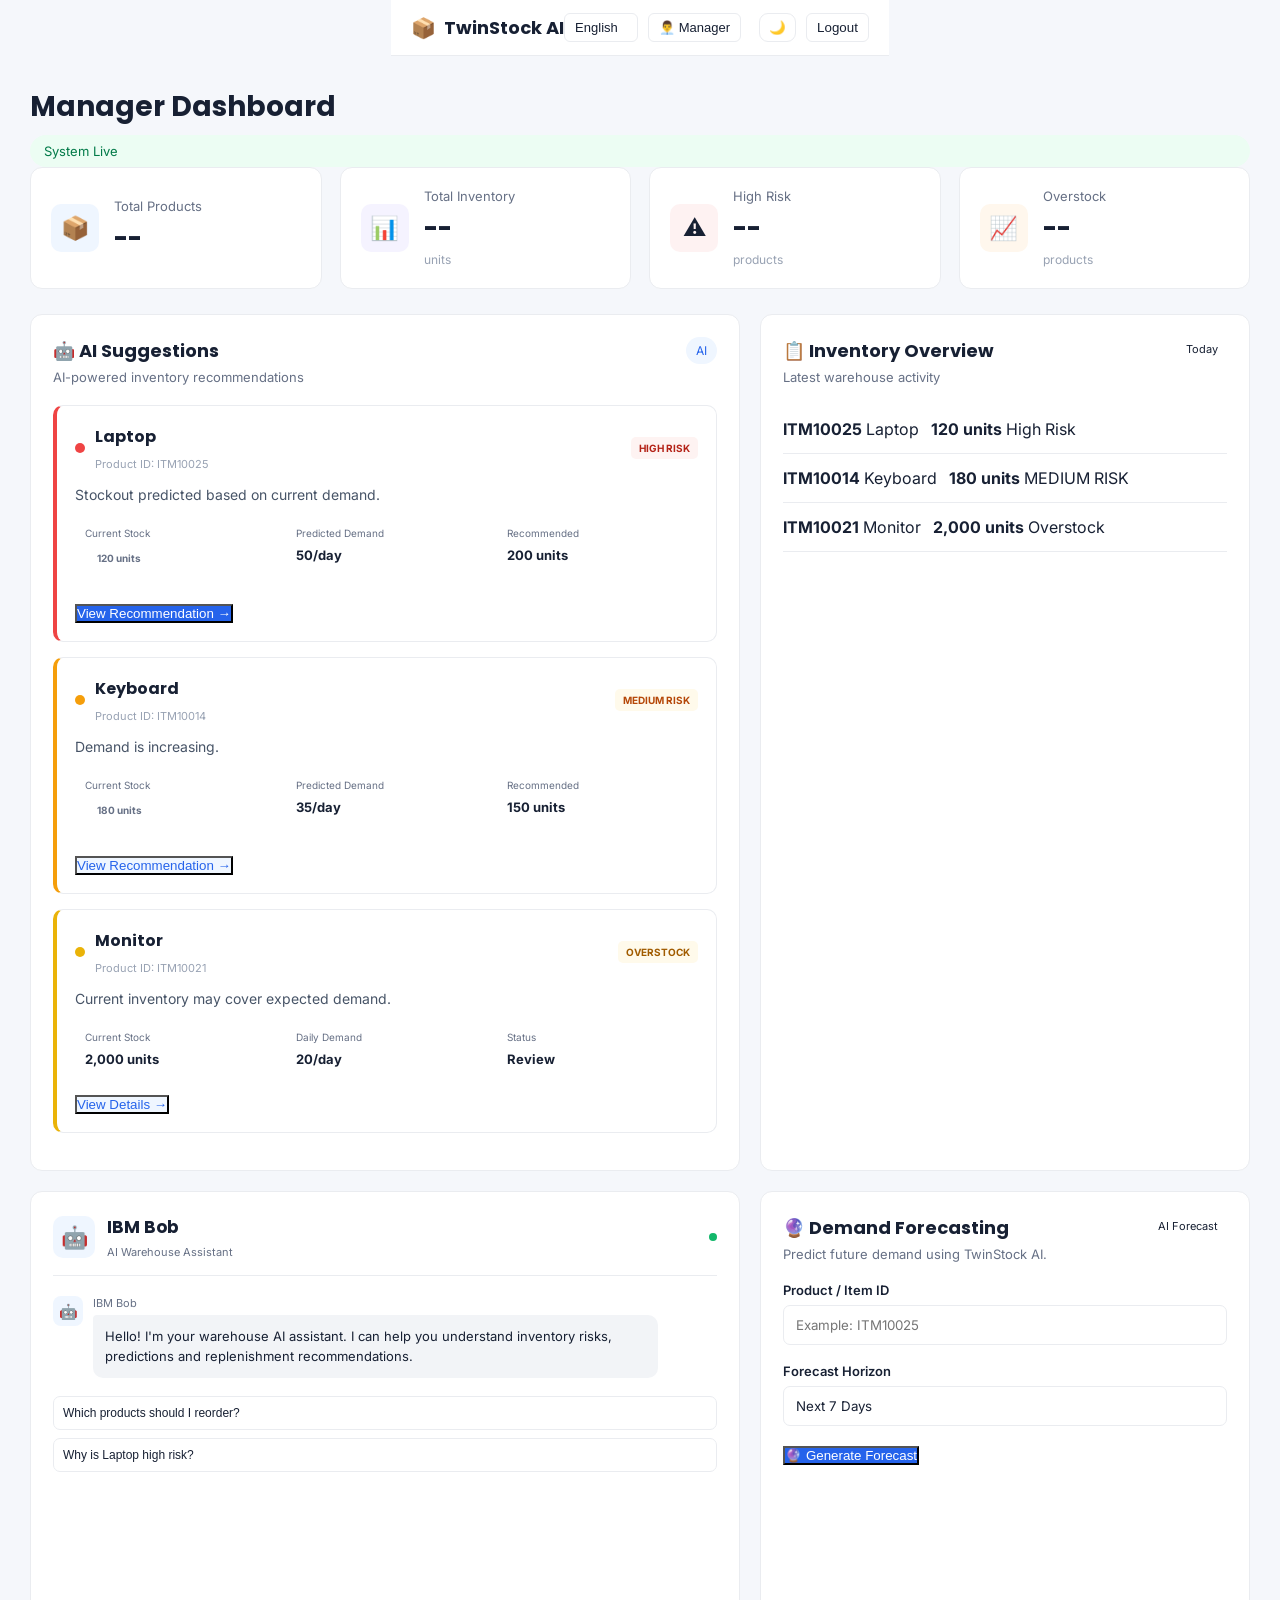
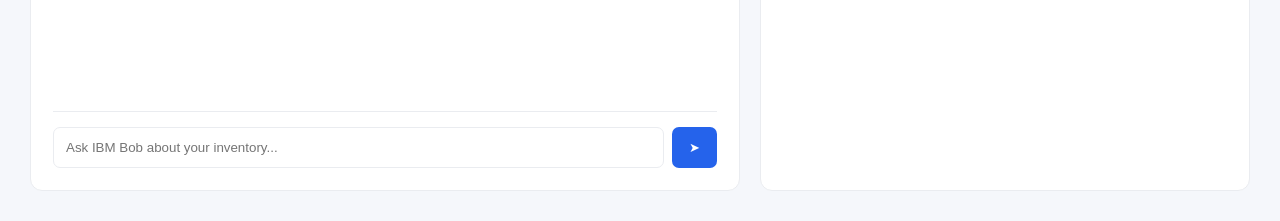
==== commit 7296abc4: "frontend updated" ====
--- a/frontend/manager.html
+++ b/frontend/manager.html
@@ -10,8 +10,12 @@
 
     <title>TwinStock AI - Manager</title>
 
-    <link rel="stylesheet"
-          href="css/style.css">
+        <link rel="preconnect" href="https://fonts.googleapis.com">
+        <link rel="preconnect" href="https://fonts.gstatic.com" crossorigin>
+        <link href="https://fonts.googleapis.com/css2?family=Poppins:wght@600;700;800&family=Inter:wght@300;400;600&display=swap" rel="stylesheet">
+
+        <link rel="stylesheet"
+            href="css/style.css">
 
 </head>
 
@@ -36,65 +40,34 @@
 
     <div class="header-right">
 
-
-        <!-- LANGUAGE -->
-
-        <div class="language-switcher">
-
-            <span data-i18n="language">
-                Language:
-            </span>
-
-            <select id="languageSelect">
-
-                <option value="en">
-                    English
-                </option>
-
-                <option value="hi">
-                    हिन्दी
-                </option>
-
-                <option value="kn">
-                    ಕನ್ನಡ
-                </option>
-
-            </select>
-
-        </div>
-
-
-        <!-- ROLE -->
-
-        <div class="role-switcher">
-
-            <span data-i18n="role">
-                Role:
-            </span>
-
-            <select id="roleSelect"
-                    onchange="switchRole()">
-
-                <option value="manager" data-i18n="manager_role">
-                    👨‍💼 Manager
-                </option>
-
-                <option value="worker" data-i18n="worker_role">
-                    👷 Worker
-                </option>
-
-            </select>
-
-        </div>
-
-
-        <button class="logout-btn"
-                onclick="goHome()"
-                data-i18n="logout">
-
-            Logout
-
-        </button>
+        <nav class="settings-nav">
+
+            <div class="settings-item language-switcher">
+                <span class="sr-only">Language</span>
+                <select id="languageSelect">
+                    <option value="en">English</option>
+                    <option value="hi">हिन्दी</option>
+                    <option value="kn">ಕನ್ನಡ</option>
+                </select>
+            </div>
+
+            <div class="settings-item role-switcher">
+                <span class="sr-only">Role</span>
+                <select id="roleSelect" onchange="switchRole()">
+                    <option value="manager" data-i18n="manager_role">👨‍💼 Manager</option>
+                    <option value="worker" data-i18n="worker_role">👷 Worker</option>
+                </select>
+            </div>
+
+            <div class="settings-item">
+                <button id="themeToggle" class="theme-toggle" title="Toggle theme">🌙</button>
+            </div>
+
+            <div class="settings-item">
+                <button class="logout-btn" onclick="goHome()" data-i18n="logout">Logout</button>
+            </div>
+
+        </nav>
 
     </div>
 
@@ -335,13 +308,9 @@
 
         <div>
 
-            <span data-i18n="current_stock">
-                Current Stock
-            </span>
-
-            <strong>
-                120 units
-            </strong>
+            <span data-i18n="current_stock">Current Stock</span>
+
+            <span class="stat-pill" title="Current stock">120 units</span>
 
         </div>
 
@@ -440,13 +409,9 @@
 
         <div>
 
-            <span data-i18n="current_stock">
-                Current Stock
-            </span>
-
-            <strong>
-                180 units
-            </strong>
+            <span data-i18n="current_stock">Current Stock</span>
+
+            <span class="stat-pill" title="Current stock">180 units</span>
 
         </div>
 
@@ -1073,6 +1038,7 @@
      JAVASCRIPT
 ====================================================== -->
 <script src="js/language.js"></script>
+<script src="js/theme.js"></script>
 <script src="js/manager.js"></script>
 
 </body>
--- a/frontend/css/style.css
+++ b/frontend/css/style.css
@@ -5,10 +5,200 @@
 }
 
 
+:root {
+    --font-header: 'Poppins', system-ui, -apple-system, "Segoe UI", Roboto, "Helvetica Neue", Arial;
+    --font-base: 'Inter', ui-sans-serif, system-ui, -apple-system, "Segoe UI", Roboto;
+
+    /* Light mode colors (defaults) */
+    --bg: #f5f7fb;
+    --surface: #ffffff;
+    --panel-bg: #ffffff;
+    --text: #172033;
+    --muted: #667085;
+    --border: #eaecf0;
+    --primary: #2563eb;
+    --primary-contrast: #ffffff;
+    /* semantic/accent backgrounds (light defaults) */
+    --status-success-bg: #ecfdf3;
+    --status-success-color: #027a48;
+    --accent-blue-bg: #eff6ff;
+    --accent-purple-bg: #f5f3ff;
+    --accent-red-bg: #fef2f2;
+    --accent-orange-bg: #fff7ed;
+    --muted-surface: #f9fafb;
+    --secondary-bg: #eff6ff;
+    --input-bg: #f2f4f7;
+    --danger-bg: #fef3f2;
+    --warning-bg: #fffaeb;
+}
+
+/* Dark mode overrides */
+.dark-theme {
+    --bg: #071126;
+    --surface: #071726;
+    --panel-bg: #0b1220;
+    --text: #e6eef9;
+    --muted: #9aa7bf;
+    --border: #122135;
+    --primary: #60a5fa;
+    --primary-contrast: #04263a;
+    /* semantic/accent backgrounds for dark mode */
+    --status-success-bg: rgba(16,185,129,0.08);
+    --status-success-color: #86efac;
+    --accent-blue-bg: rgba(37,99,235,0.08);
+    --accent-purple-bg: rgba(139,92,246,0.06);
+    --accent-red-bg: rgba(239,68,68,0.06);
+    --accent-orange-bg: rgba(245,158,11,0.06);
+    --muted-surface: var(--panel-bg);
+    --secondary-bg: rgba(37,99,235,0.06);
+    --input-bg: rgba(255,255,255,0.02);
+    --danger-bg: rgba(239,68,68,0.06);
+    --warning-bg: rgba(245,158,11,0.04);
+}
+
+    /* Smooth transitions for theme changes */
+    body, .panel, .summary-card, .topbar, .role-card, .language-switcher, .chat-input-area input, .form-group input {
+        transition: background-color 0.22s ease, color 0.22s ease, border-color 0.22s ease, box-shadow 0.22s ease;
+    }
+
+    /* ================================
+       Landing page styles moved from index.html
+       (keeps landing appearance and makes theme-toggle class)
+    ================================= */
+
+    /* Reset (already present, but kept for landing specificity) */
+    * {
+        box-sizing: border-box;
+    }
+
+    body.landing, body {
+        /* landing layout will use existing variables */
+    }
+
+    .landing-container {
+        width: 100%;
+        max-width: 520px;
+        min-height: auto;
+        padding: 100px 20px 40px;
+        display: flex;
+        flex-direction: column;
+        align-items: center;
+        justify-content: center;
+        text-align: center;
+    }
+
+    .brand { margin-bottom: 30px; }
+    .brand h1 { margin:0; font-size:42px; font-weight:800; letter-spacing:-1px; color:var(--text); }
+
+    .role-card {
+        width:100%; padding:35px; background:var(--surface); border:1px solid var(--border); border-radius:20px; box-shadow:0 12px 36px rgba(2,6,23,0.06);
+    }
+    .role-card h2 { margin:0 0 10px; font-size:26px; color:var(--text); }
+    .role-subtitle { margin:0 0 28px; color:var(--muted); font-size:15px; line-height:1.5; }
+
+    .role-options { width:100%; display:flex; flex-direction:column; gap:15px; }
+
+    .role-button { width:100%; min-height:75px; padding:15px 18px; display:flex; align-items:center; gap:16px; text-align:left; background:var(--surface); border:1px solid var(--border); border-radius:14px; cursor:pointer; transition:transform .2s ease, box-shadow .2s ease, border-color .2s ease, background .2s ease; }
+    .role-button:hover { transform:translateY(-2px); border-color:var(--primary); background:var(--panel-bg); box-shadow:0 10px 30px rgba(2,6,23,0.06); }
+    .role-icon { width:46px; height:46px; flex-shrink:0; display:flex; align-items:center; justify-content:center; font-size:25px; background:var(--panel-bg); border-radius:12px; }
+    .role-button strong { font-size:17px; color:var(--text); }
+    .arrow { margin-left:auto; font-size:22px; color:var(--primary); transition:transform .2s ease; }
+    .role-button:hover .arrow { transform:translateX(4px); }
+
+    .footer-text { margin-top:25px; margin-bottom:0; font-size:13px; color:var(--muted); }
+
+    @media (max-width:600px) {
+        .language-switcher { top:15px; right:15px; padding:8px 10px; gap:6px; }
+        .language-switcher span { display:none; }
+        .landing-container { padding:90px 18px 30px; }
+        .brand { margin-bottom:25px; }
+        .brand h1 { font-size:34px; }
+        .role-card { padding:25px 20px; }
+        .role-card h2 { font-size:23px; }
+        .role-subtitle { font-size:14px; }
+    }
+
+    /* Theme toggle common class */
+    .theme-toggle {
+        margin-left:8px;
+        padding:8px 10px;
+        border-radius:9px;
+        border:1px solid var(--border);
+        background: transparent;
+        cursor: pointer;
+        color: var(--text);
+    }
+
+    /* Floating variant for pages that need fixed position */
+    .theme-toggle.floating {
+        position: fixed;
+        top: 18px;
+        right: 18px;
+        z-index: 999;
+    }
+
+    /* Make native selects/options follow the theme */
+    select,
+    select option,
+    select optgroup {
+        background: var(--surface);
+        color: var(--text);
+    }
+
+    /* On dark theme ensure placeholder and disabled items look muted */
+    select::placeholder,
+    select[disabled],
+    option[disabled] {
+        color: var(--muted);
+    }
+
+    /* Tweak select arrow on WebKit */
+    select::-ms-expand {
+        display: none;
+    }
+    select {
+        -webkit-appearance: none;
+        -moz-appearance: none;
+        appearance: none;
+    }
+
+    /* Small stat pill used for inline metrics like Current Stock */
+    .stat-pill {
+        display: inline-block;
+        padding: 8px 12px;
+        border-radius: 999px;
+        background: var(--panel-bg);
+        color: var(--text);
+        font-weight: 700;
+        box-shadow: inset 0 0 0 1px rgba(255,255,255,0.02);
+        font-size: 13px;
+    }
+
+    /* color variants */
+    .stat-pill.low { background: rgba(16,185,129,0.12); color: #10b981; }
+    .stat-pill.medium { background: var(--warning-bg); color: #f59e0b; }
+    .stat-pill.high { background: var(--danger-bg); color: #ef4444; }
+
 body {
-    font-family: Arial, Helvetica, sans-serif;
-    background: #f5f7fb;
-    color: #172033;
+    font-family: var(--font-base);
+    background: var(--bg);
+    color: var(--text);
+
+    /* center landing content */
+    min-height: 100vh;
+    display: flex;
+    align-items: center;
+    justify-content: center;
+    flex-direction: column;
+}
+
+h1, h2, h3, h4, h5, h6,
+.topbar, .brand-small,
+.brand h1, .page-heading h1,
+.summary-card h2, .panel-header h2,
+.chat-header h2, .product-title h2,
+.ai-title h2 {
+    font-family: var(--font-header);
 }
 
 
@@ -18,11 +208,11 @@
 ========================= */
 
 .topbar {
-    height: 70px;
-
-    background: white;
-
-    border-bottom: 1px solid #e5e7eb;
+    height: 56px;
+
+    background: var(--surface);
+
+    border-bottom: 1px solid var(--border);
 
     display: flex;
 
@@ -30,7 +220,7 @@
 
     justify-content: space-between;
 
-    padding: 0 35px;
+    padding: 0 20px;
 
     position: sticky;
 
@@ -45,24 +235,53 @@
 
     align-items: center;
 
+    gap: 8px;
+
+    font-size: 18px;
+}
+
+
+.brand-small span {
+    font-size: 20px;
+}
+
+
+.header-right {
+    display: flex;
+
+    align-items: center;
+
+    gap: 12px;
+    margin-left: auto;
+}
+
+/* Settings nav (grouped controls at the top-right) */
+.settings-nav {
+    display: flex;
+    align-items: center;
     gap: 10px;
-
-    font-size: 20px;
-}
-
-
-.brand-small span {
-    font-size: 25px;
-}
-
-
-.header-right {
-    display: flex;
-
-    align-items: center;
-
-    gap: 20px;
-}
+}
+
+.settings-nav .settings-item {
+    display: flex;
+    align-items: center;
+    gap: 8px;
+}
+
+.settings-nav select {
+    padding: 6px 10px;
+    border-radius: 6px;
+    border: 1px solid var(--border);
+    background: var(--surface);
+    color: var(--text);
+    font-size: 13px;
+}
+
+.settings-nav .theme-toggle {
+    padding: 6px 9px;
+}
+
+.sr-only { position: absolute; left: -9999px; }
 
 
 .role-switcher {
@@ -72,35 +291,38 @@
 
     gap: 8px;
 
-    color: #667085;
-
-    font-size: 14px;
+    color: var(--muted);
+
+    font-size: 13px;
 }
 
 
 .role-switcher select {
     padding: 8px 12px;
 
-    border: 1px solid #d0d5dd;
-
-    border-radius: 7px;
-
-    background: white;
+    padding: 6px 10px;
+
+    border: 1px solid var(--border);
+
+    border-radius: 6px;
+
+    background: var(--surface);
 
     cursor: pointer;
 }
 
 
 .logout-btn {
+
     background: transparent;
 
-    border: 1px solid #d0d5dd;
-
-    color: #344054;
-
-    padding: 8px 14px;
-
-    border-radius: 7px;
+    border: 1px solid var(--border);
+
+    color: var(--text);
+
+    padding: 6px 10px;
+
+    border-radius: 6px;
 
     cursor: pointer;
 }
@@ -119,17 +341,6 @@
 }
 
 
-.page-heading {
-    display: flex;
-
-    justify-content: space-between;
-
-    align-items: center;
-
-    margin-bottom: 25px;
-}
-
-
 .page-heading h1 {
     font-size: 28px;
 
@@ -143,9 +354,9 @@
 
 
 .status-badge {
-    background: #ecfdf3;
-
-    color: #027a48;
+    background: var(--status-success-bg);
+
+    color: var(--status-success-color);
 
     padding: 8px 14px;
 
@@ -172,9 +383,9 @@
 
 
 .summary-card {
-    background: white;
-
-    border: 1px solid #eaecf0;
+    background: var(--panel-bg);
+
+    border: 1px solid var(--border);
 
     border-radius: 12px;
 
@@ -206,22 +417,22 @@
 
 
 .blue {
-    background: #eff6ff;
+    background: var(--accent-blue-bg);
 }
 
 
 .purple {
-    background: #f5f3ff;
+    background: var(--accent-purple-bg);
 }
 
 
 .red {
-    background: #fef2f2;
+    background: var(--accent-red-bg);
 }
 
 
 .orange {
-    background: #fff7ed;
+    background: var(--accent-orange-bg);
 }
 
 
@@ -251,9 +462,9 @@
 ========================= */
 
 .panel {
-    background: white;
-
-    border: 1px solid #eaecf0;
+    background: var(--panel-bg);
+
+    border: 1px solid var(--border);
 
     border-radius: 12px;
 
@@ -287,9 +498,9 @@
 
 
 .ai-status {
-    background: #eff6ff;
-
-    color: #2563eb;
+    background: var(--secondary-bg);
+
+    color: var(--primary);
 
     padding: 6px 10px;
 
@@ -315,7 +526,7 @@
 .suggestion-card {
     padding: 18px;
 
-    border: 1px solid #eaecf0;
+    border: 1px solid var(--border);
 
     border-radius: 10px;
 
@@ -408,21 +619,21 @@
 .high-label {
     color: #b42318;
 
-    background: #fef3f2;
+    background: var(--danger-bg);
 }
 
 
 .medium-label {
     color: #b54708;
 
-    background: #fffaeb;
+    background: var(--warning-bg);
 }
 
 
 .warning-label {
     color: #a15c00;
 
-    background: #fefce8;
+    background: var(--warning-bg);
 }
 
 
@@ -448,7 +659,7 @@
 
 
 .suggestion-details div {
-    background: #f9fafb;
+    background: var(--surface);
 
     padding: 10px;
 
@@ -467,29 +678,30 @@
 }
 
 
+.suggestion-details div {
+    background: var(--surface);
+
+    padding: 10px;
+
+    border-radius: 7px;
+}
+.suggestion-details span {
+    display: block;
+
+    color: var(--muted);
+
+    font-size: 10px;
+
+    margin-bottom: 5px;
+}
 .suggestion-details strong {
     font-size: 13px;
-}
-
-
-.primary-btn,
-.secondary-btn {
-    border: none;
-
-    padding: 10px 15px;
-
-    border-radius: 7px;
-
-    cursor: pointer;
-
-    font-weight: 600;
-}
-
-
+    color: var(--text);
+}
 .primary-btn {
-    background: #2563eb;
-
-    color: white;
+    background: var(--primary);
+
+    color: var(--primary-contrast);
 }
 
 
@@ -499,9 +711,9 @@
 
 
 .secondary-btn {
-    background: #eff6ff;
-
-    color: #2563eb;
+    background: var(--secondary-bg);
+
+    color: var(--primary);
 }
 
 
@@ -543,7 +755,7 @@
 
     height: 42px;
 
-    background: #eff6ff;
+    background: var(--accent-blue-bg);
 
     border-radius: 10px;
 
@@ -605,7 +817,7 @@
 
     height: 30px;
 
-    background: #eff6ff;
+    background: var(--accent-blue-bg);
 
     border-radius: 8px;
 
@@ -636,7 +848,8 @@
 
 
 .message-content p {
-    background: #f2f4f7;
+
+    background: var(--input-bg);
 
     padding: 12px;
 
@@ -658,11 +871,12 @@
 
 
 .quick-questions button {
-    background: white;
-
-    border: 1px solid #d0d5dd;
-
-    color: #344054;
+
+    background: var(--surface);
+
+    border: 1px solid var(--border);
+
+    color: var(--text);
 
     padding: 9px;
 
@@ -681,7 +895,7 @@
 
     gap: 8px;
 
-    border-top: 1px solid #eaecf0;
+    border-top: 1px solid var(--border);
 
     padding-top: 15px;
 }
@@ -692,7 +906,7 @@
 
     padding: 12px;
 
-    border: 1px solid #d0d5dd;
+    border: 1px solid var(--border);
 
     border-radius: 7px;
 
@@ -707,9 +921,9 @@
 
     border-radius: 7px;
 
-    background: #2563eb;
-
-    color: white;
+    background: var(--primary);
+
+    color: var(--primary-contrast);
 
     cursor: pointer;
 }
@@ -770,7 +984,7 @@
 
     padding: 11px 12px;
 
-    border: 1px solid #d0d5dd;
+    border: 1px solid var(--border);
 
     border-radius: 7px;
 
@@ -778,7 +992,7 @@
 
     outline: none;
 
-    background: white;
+    background: var(--surface);
 }
 
 
@@ -811,9 +1025,9 @@
 .transaction-type {
     padding: 10px 5px;
 
-    background: #f9fafb;
-
-    border: 1px solid #d0d5dd;
+    background: var(--surface);
+
+    border: 1px solid var(--border);
 
     border-radius: 7px;
 
@@ -833,20 +1047,20 @@
 
 
 .transaction-type.active {
-    background: #eff6ff;
-
-    border-color: #2563eb;
-
-    color: #2563eb;
+    background: var(--accent-blue-bg);
+
+    border-color: var(--primary);
+
+    color: var(--primary);
 }
 
 
 .success-message {
     display: none;
 
-    background: #ecfdf3;
-
-    color: #027a48;
+    background: var(--status-success-bg);
+
+    color: var(--status-success-color);
 
     padding: 12px;
 
@@ -867,7 +1081,7 @@
 
     padding: 14px 0;
 
-    border-bottom: 1px solid #f2f4f7;
+    border-bottom: 1px solid var(--border);
 }
 
 
@@ -887,17 +1101,17 @@
 
 
 .transaction-icon.receive {
-    background: #ecfdf3;
+    background: var(--status-success-bg);
 }
 
 
 .transaction-icon.dispatch {
-    background: #eff6ff;
+    background: var(--accent-blue-bg);
 }
 
 
 .transaction-icon.damaged {
-    background: #fef3f2;
+    background: var(--danger-bg);
 }
 
 
@@ -931,7 +1145,7 @@
 
 
 .count-badge {
-    background: #f2f4f7;
+    background: var(--panel-bg);
 
     padding: 5px 9px;
 
@@ -946,9 +1160,9 @@
 ========================= */
 
 .back-btn {
-    background: white;
-
-    border: 1px solid #d0d5dd;
+    background: var(--surface);
+
+    border: 1px solid var(--border);
 
     padding: 9px 14px;
 
@@ -985,7 +1199,7 @@
 
     border-radius: 12px;
 
-    background: #eff6ff;
+    background: var(--accent-blue-bg);
 
     display: flex;
 
@@ -1028,7 +1242,7 @@
 
 
 .metric {
-    background: #f9fafb;
+    background: var(--surface);
 
     padding: 15px;
 
@@ -1039,7 +1253,7 @@
 .metric span {
     display: block;
 
-    color: #667085;
+    color: var(--muted);
 
     font-size: 11px;
 
@@ -1053,7 +1267,7 @@
 
 
 .danger-metric {
-    background: #fef3f2;
+    background: var(--danger-bg);
 }
 
 
@@ -1065,9 +1279,9 @@
 .risk-explanation {
     margin-top: 20px;
 
-    background: #fffaeb;
-
-    border: 1px solid #fedf89;
+    background: var(--warning-bg);
+
+    border: 1px solid var(--border);
 
     padding: 15px;
 
@@ -1120,7 +1334,7 @@
 
     border-radius: 10px;
 
-    background: #eff6ff;
+    background: var(--accent-blue-bg);
 
     display: flex;
 
@@ -1160,11 +1374,11 @@
 
     border-radius: 6px;
 
-    background: #f2f4f7;
-
-    color: #344054;
-
-    border: 1px solid #d0d5dd;
+    background: var(--input-bg);
+
+    color: var(--text);
+
+    border: 1px solid var(--border);
 
     cursor: pointer;
 }
@@ -1177,14 +1391,14 @@
 
     height: 40px;
 
-    border: 1px solid #d0d5dd;
+    border: 1px solid var(--border);
 
     margin: 0 5px;
 }
 
 
 .recommendation-reason {
-    background: #f9fafb;
+    background: var(--surface);
 
     padding: 15px;
 
@@ -1202,7 +1416,7 @@
 
 
 .recommendation-reason p {
-    color: #667085;
+    color: var(--muted);
 
     font-size: 12px;
 
@@ -1234,11 +1448,11 @@
 
 
 .ignore-btn {
-    background: white;
-
-    border: 1px solid #d0d5dd;
-
-    color: #344054;
+    background: var(--surface);
+
+    border: 1px solid var(--border);
+
+    color: var(--text);
 }
 
 
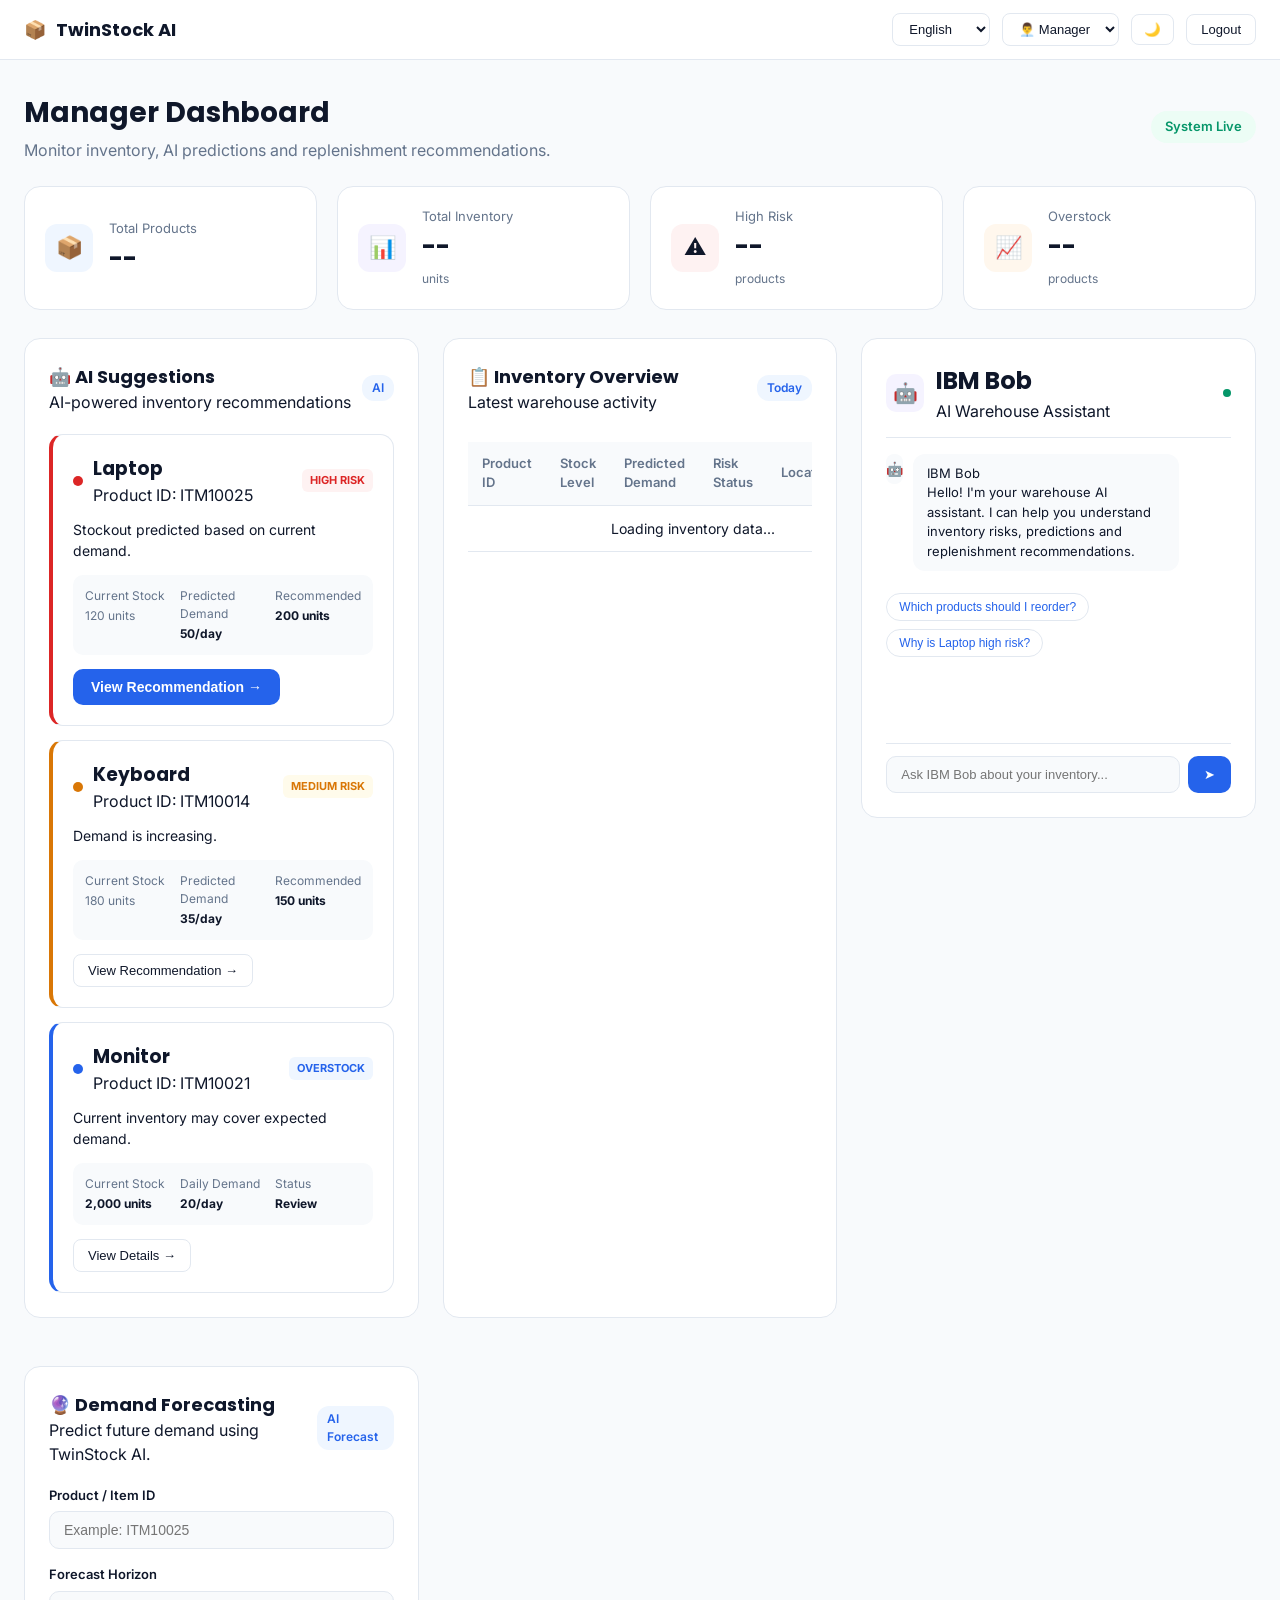
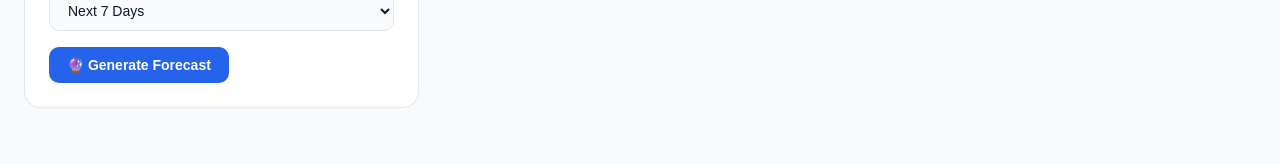
==== commit 3302a101: "frontend cleaned" ====
--- a/frontend/manager.html
+++ b/frontend/manager.html
@@ -1,1046 +1,295 @@
 <!DOCTYPE html>
 <html lang="en">
-
 <head>
-
     <meta charset="UTF-8">
-
-    <meta name="viewport"
-          content="width=device-width, initial-scale=1.0">
-
-    <title>TwinStock AI - Manager</title>
-
-        <link rel="preconnect" href="https://fonts.googleapis.com">
-        <link rel="preconnect" href="https://fonts.gstatic.com" crossorigin>
-        <link href="https://fonts.googleapis.com/css2?family=Poppins:wght@600;700;800&family=Inter:wght@300;400;600&display=swap" rel="stylesheet">
-
-        <link rel="stylesheet"
-            href="css/style.css">
-
+    <meta name="viewport" content="width=device-width, initial-scale=1.0">
+    <title>TwinStock AI - Manager Dashboard</title>
+    <link rel="preconnect" href="https://fonts.googleapis.com">
+    <link rel="preconnect" href="https://fonts.gstatic.com" crossorigin>
+    <link href="https://fonts.googleapis.com/css2?family=Poppins:wght@600;700;800&family=Inter:wght@300;400;600&display=swap" rel="stylesheet">
+    <link rel="stylesheet" href="css/style.css">
 </head>
-
 <body>
-
-<!-- =====================================================
-     HEADER
-====================================================== -->
-
-<header class="topbar">
-
-    <div class="brand-small">
-
-        <span>📦</span>
-
-        <strong>
-            TwinStock AI
-        </strong>
-
-    </div>
-
-
-    <div class="header-right">
-
-        <nav class="settings-nav">
-
-            <div class="settings-item language-switcher">
-                <span class="sr-only">Language</span>
-                <select id="languageSelect">
-                    <option value="en">English</option>
-                    <option value="hi">हिन्दी</option>
-                    <option value="kn">ಕನ್ನಡ</option>
-                </select>
-            </div>
-
-            <div class="settings-item role-switcher">
-                <span class="sr-only">Role</span>
-                <select id="roleSelect" onchange="switchRole()">
-                    <option value="manager" data-i18n="manager_role">👨‍💼 Manager</option>
-                    <option value="worker" data-i18n="worker_role">👷 Worker</option>
-                </select>
-            </div>
-
-            <div class="settings-item">
-                <button id="themeToggle" class="theme-toggle" title="Toggle theme">🌙</button>
-            </div>
-
-            <div class="settings-item">
-                <button class="logout-btn" onclick="goHome()" data-i18n="logout">Logout</button>
-            </div>
-
-        </nav>
-
-    </div>
-
-</header>
-
-
-<!-- =====================================================
-     MAIN
-====================================================== -->
-
-<main class="dashboard">
-
-
-<!-- =====================================================
-     PAGE HEADING
-====================================================== -->
-
-<div class="page-heading">
-
-    <div>
-
-        <h1 data-i18n="manager_dashboard">
-            Manager Dashboard
-        </h1>
-
-        
-
-    </div>
-
-
-    <div class="status-badge"
-         data-i18n="system_live">
-
-        ● System Live
-
-    </div>
-
-</div>
-
-
-
-<!-- =====================================================
-     SUMMARY
-====================================================== -->
-
-<section class="summary-grid">
-
-
-    <div class="summary-card">
-
-        <div class="summary-icon blue">
-            📦
+    <!-- HEADER -->
+    <header class="topbar">
+        <div class="brand-small" onclick="goHome()" style="cursor: pointer;">
+            <span>📦</span>
+            <strong>TwinStock AI</strong>
         </div>
 
-        <div>
-
-            <p data-i18n="total_products">
-                    Total Products
-                </p>
-
-            <h2 id="totalProducts">
-                --
-            </h2>
-
+        <div class="header-right">
+            <nav class="settings-nav">
+                <div class="settings-item language-switcher">
+                    <span class="sr-only">Language</span>
+                    <select id="languageSelect">
+                        <option value="en">English</option>
+                        <option value="hi">हिन्दी</option>
+                        <option value="kn">ಕನ್ನಡ</option>
+                    </select>
+                </div>
+
+                <div class="settings-item role-switcher">
+                    <span class="sr-only">Role</span>
+                    <select id="roleSelect" onchange="switchRole()">
+                        <option value="manager" data-i18n="manager_role">👨‍💼 Manager</option>
+                        <option value="worker" data-i18n="worker_role">👷 Worker</option>
+                    </select>
+                </div>
+
+                <div class="settings-item">
+                    <button id="themeToggle" class="theme-toggle" title="Toggle theme">🌙</button>
+                </div>
+
+                <div class="settings-item">
+                    <button class="logout-btn" onclick="goHome()" data-i18n="logout">Logout</button>
+                </div>
+            </nav>
         </div>
-
-    </div>
-
-
-
-    <div class="summary-card">
-
-        <div class="summary-icon purple">
-            📊
+    </header>
+
+    <!-- MAIN DASHBOARD -->
+    <main class="dashboard">
+        <!-- PAGE HEADING -->
+        <div class="page-heading">
+            <div>
+                <h1 data-i18n="manager_dashboard">Manager Dashboard</h1>
+                <p data-i18n="manager_description" style="color: var(--muted); margin-top: 4px;">Monitor inventory, AI predictions and replenishment recommendations.</p>
+            </div>
+            <div class="status-badge" data-i18n="system_live">● System Live</div>
         </div>
 
-        <div>
-
-            <p data-i18n="total_inventory">
-                Total Inventory
-            </p>
-
-            <h2 id="totalInventory">
-                --
-            </h2>
-
-            <span data-i18n="units">
-                units
-            </span>
-
-        </div>
-
-    </div>
-
-
-
-    <div class="summary-card risk-card">
-
-        <div class="summary-icon red">
-            ⚠️
-        </div>
-
-        <div>
-
-            <p data-i18n="high_risk">
-                High Risk
-            </p>
-
-            <h2 id="highRisk">
-                --
-            </h2>
-
-            <span data-i18n="products">
-                products
-            </span>
-
-        </div>
-
-    </div>
-
-
-
-    <div class="summary-card overstock-card">
-
-        <div class="summary-icon orange">
-            📈
-        </div>
-
-        <div>
-
-            <p data-i18n="overstock">
-                Overstock
-            </p>
-
-            <h2 id="overstock">
-                --
-            </h2>
-
-            <span data-i18n="products">
-                products
-            </span>
-
-        </div>
-
-    </div>
-
-</section>
-
-
-
-<!-- =====================================================
-     MANAGER GRID
-====================================================== -->
-
-<section class="manager-grid">
-
-
-<!-- =====================================================
-     AI SUGGESTIONS
-====================================================== -->
-
-<div class="panel suggestions-panel">
-
-
-    <div class="panel-header">
-
-        <div>
-
-            <h2 data-i18n="ai_suggestions">
-                🤖 AI Suggestions
-            </h2>
-
-            <p data-i18n="ai_suggestions_description">
-                AI-powered inventory recommendations
-            </p>
-
-        </div>
-
-
-        <span class="ai-status">
-            AI
-        </span>
-
-    </div>
-
-
-
-<!-- =====================================================
-     LAPTOP
-====================================================== -->
-
-<div class="suggestion-card high">
-
-
-    <div class="suggestion-top">
-
-        <div class="product-info">
-
-            <span class="risk-dot red-dot"></span>
-
-            <div>
-
-                <h3>
-                    Laptop
-                </h3>
-
-                <span>
-                    Product ID: ITM10025
-                </span>
-
-            </div>
-
-        </div>
-
-
-        <span class="risk-label high-label"
-              data-i18n="high_risk_label">
-
-            HIGH RISK
-
-        </span>
-
-    </div>
-
-
-
-    <p class="suggestion-message"
-       data-i18n="stockout_prediction">
-
-        Stockout predicted based on current demand.
-
-    </p>
-
-
-
-    <div class="suggestion-details">
-
-
-        <div>
-
-            <span data-i18n="current_stock">Current Stock</span>
-
-            <span class="stat-pill" title="Current stock">120 units</span>
-
-        </div>
-
-
-        <div>
-
-            <span data-i18n="predicted_demand">
-                Predicted Demand
-            </span>
-
-            <strong>
-                50/day
-            </strong>
-
-        </div>
-
-
-        <div>
-
-            <span data-i18n="recommended">
-                Recommended
-            </span>
-
-            <strong>
-                200 units
-            </strong>
-
-        </div>
-
-    </div>
-
-
-
-    <button class="primary-btn"
-            onclick="openRecommendation('Laptop')"
-            data-i18n="view_recommendation">
-
-        View Recommendation →
-
-    </button>
-
-</div>
-
-
-
-<!-- =====================================================
-     KEYBOARD
-====================================================== -->
-
-<div class="suggestion-card medium">
-
-
-    <div class="suggestion-top">
-
-        <div class="product-info">
-
-            <span class="risk-dot orange-dot"></span>
-
-            <div>
-
-                <h3>
-                    Keyboard
-                </h3>
-
-                <span>
-                    Product ID: ITM10014
-                </span>
-
-            </div>
-
-        </div>
-
-
-        <span class="risk-label medium-label"
-              data-i18n="medium_risk">
-
-            MEDIUM RISK
-
-        </span>
-
-    </div>
-
-
-
-    <p class="suggestion-message"
-       data-i18n="demand_increasing">
-
-        Demand is increasing.
-
-    </p>
-
-
-
-    <div class="suggestion-details">
-
-
-        <div>
-
-            <span data-i18n="current_stock">Current Stock</span>
-
-            <span class="stat-pill" title="Current stock">180 units</span>
-
-        </div>
-
-
-        <div>
-
-            <span data-i18n="predicted_demand">
-                Predicted Demand
-            </span>
-
-            <strong>
-                35/day
-            </strong>
-
-        </div>
-
-
-        <div>
-
-            <span data-i18n="recommended">
-                Recommended
-            </span>
-
-            <strong>
-                150 units
-            </strong>
-
-        </div>
-
-    </div>
-
-
-
-    <button class="secondary-btn"
-            onclick="openRecommendation('Keyboard')"
-            data-i18n="view_recommendation">
-
-        View Recommendation →
-
-    </button>
-
-</div>
-
-
-
-<!-- =====================================================
-     MONITOR
-====================================================== -->
-
-<div class="suggestion-card warning">
-
-
-    <div class="suggestion-top">
-
-        <div class="product-info">
-
-            <span class="risk-dot yellow-dot"></span>
-
-            <div>
-
-                <h3>
-                    Monitor
-                </h3>
-
-                <span>
-                    Product ID: ITM10021
-                </span>
-
-            </div>
-
-        </div>
-
-
-        <span class="risk-label warning-label"
-              data-i18n="overstock_label">
-
-            OVERSTOCK
-
-        </span>
-
-    </div>
-
-
-
-    <p class="suggestion-message"
-       data-i18n="overstock_message">
-
-        Current inventory may cover expected demand.
-
-    </p>
-
-
-
-    <div class="suggestion-details">
-
-
-        <div>
-
-            <span data-i18n="current_stock">
-                Current Stock
-            </span>
-
-            <strong>
-                2,000 units
-            </strong>
-
-        </div>
-
-
-        <div>
-
-            <span data-i18n="daily_demand">
-                Daily Demand
-            </span>
-
-            <strong>
-                20/day
-            </strong>
-
-        </div>
-
-
-        <div>
-
-            <span data-i18n="status">
-                Status
-            </span>
-
-            <strong data-i18n="review">
-                Review
-            </strong>
-
-        </div>
-
-    </div>
-
-
-
-    <button class="secondary-btn"
-            onclick="openRecommendation('Monitor')"
-            data-i18n="view_details">
-
-        View Details →
-
-    </button>
-
-</div>
-
-</div>
-
-
-
-<!-- =====================================================
-     INVENTORY OVERVIEW
-====================================================== -->
-
-<div class="panel">
-
-
-    <div class="panel-header">
-
-        <div>
-
-            <h2 data-i18n="inventory_overview">
-                📋 Inventory Overview
-            </h2>
-
-            <p data-i18n="latest_activity">
-                Latest warehouse activity
-            </p>
-
-        </div>
-
-
-        <span class="count-badge"
-              data-i18n="today">
-
-            Today
-
-        </span>
-
-    </div>
-
-
-
-    <div class="transaction-list">
-
-
-        <div class="transaction-item">
-
-            <div>
-
-                <strong>
-                    ITM10025
-                </strong>
-
-                <span>
-                    Laptop
-                </span>
-
-            </div>
-
-
-            <div>
-
-                <strong>
-                    120 units
-                </strong>
-
-                <span data-i18n="high_risk">
-                    High Risk
-                </span>
-
-            </div>
-
-        </div>
-
-
-
-        <div class="transaction-item">
-
-            <div>
-
-                <strong>
-                    ITM10014
-                </strong>
-
-                <span>
-                    Keyboard
-                </span>
-
-            </div>
-
-
-            <div>
-
-                <strong>
-                    180 units
-                </strong>
-
-                <span data-i18n="medium_risk">
-                    Medium Risk
-                </span>
-
-            </div>
-
-        </div>
-
-
-
-        <div class="transaction-item">
-
-            <div>
-
-                <strong>
-                    ITM10021
-                </strong>
-
-                <span>
-                    Monitor
-                </span>
-
-            </div>
-
-
-            <div>
-
-                <strong>
-                    2,000 units
-                </strong>
-
-                <span data-i18n="overstock">
-                    Overstock
-                </span>
-
-            </div>
-
-        </div>
-
-
-    </div>
-
-</div>
-
-
-
-<!-- =====================================================
-     IBM BOB
-====================================================== -->
-
-<div class="panel chatbot-panel">
-
-
-    <div class="chat-header">
-
-        <div class="bob-avatar">
-            🤖
-        </div>
-
-
-        <div>
-
-            <h2>
-                IBM Bob
-            </h2>
-
-            <span data-i18n="ai_warehouse_assistant">
-                AI Warehouse Assistant
-            </span>
-
-        </div>
-
-
-        <div class="online-dot"></div>
-
-    </div>
-
-
-
-    <div class="chat-messages"
-         id="chatMessages">
-
-
-        <div class="message bot-message">
-
-
-            <div class="message-avatar">
-                🤖
-            </div>
-
-
-            <div class="message-content">
-
-                <span class="message-name">
-                    IBM Bob
-                </span>
-
-
-                <p data-i18n="bob_greeting">
-
-                    Hello! I'm your warehouse AI assistant.
-                    I can help you understand inventory risks,
-                    predictions and replenishment recommendations.
-
-                </p>
-
-            </div>
-
-        </div>
-
-
-
-        <div class="quick-questions">
-
-
-            <button
-                onclick="askQuestion('Which products should I reorder?')"
-                data-i18n="reorder_question">
-
-                Which products should I reorder?
-
-            </button>
-
-
-            <button
-                onclick="askQuestion('Why is Laptop high risk?')"
-                data-i18n="laptop_question">
-
-                Why is Laptop high risk?
-
-            </button>
-
-        </div>
-
-    </div>
-
-
-
-    <div class="chat-input-area">
-
-
-        <input
-            type="text"
-            id="chatInput"
-            data-i18n-placeholder="chat_placeholder"
-            placeholder="Ask IBM Bob about your inventory..."
-            onkeypress="handleChatKey(event)"
-        >
-
-
-        <button onclick="sendMessage()">
-            ➤
-        </button>
-
-    </div>
-
-</div>
-
-
-
-<!-- =====================================================
-     DEMAND FORECASTING
-====================================================== -->
-
-<div class="panel forecast-panel">
-
-
-    <div class="panel-header">
-
-        <div>
-
-            <h2 data-i18n="demand_forecasting">
-                🔮 Demand Forecasting
-            </h2>
-
-            <p data-i18n="forecast_description">
-                Predict future demand using TwinStock AI.
-            </p>
-
-        </div>
-
-
-        <span class="count-badge"
-              data-i18n="ai_forecast">
-
-            AI Forecast
-
-        </span>
-
-    </div>
-
-
-
-    <div class="forecast-form">
-
-
-        <div class="form-group">
-
-            <label for="forecastItemId"
-                   data-i18n="product_item_id">
-
-                Product / Item ID
-
-            </label>
-
-
-            <input
-                type="text"
-                id="forecastItemId"
-                data-i18n-placeholder="forecast_item_placeholder"
-                placeholder="Example: ITM10025"
-            >
-
-        </div>
-
-
-
-        <div class="form-group">
-
-            <label for="forecastHorizon"
-                   data-i18n="forecast_horizon">
-
-                Forecast Horizon
-
-            </label>
-
-
-            <select id="forecastHorizon">
-
-                <option value="7"
-                        data-i18n="next_7_days">
-                    Next 7 Days
-                </option>
-
-                <option value="14"
-                        data-i18n="next_14_days">
-                    Next 14 Days
-                </option>
-
-                <option value="30"
-                        data-i18n="next_30_days">
-                    Next 30 Days
-                </option>
-
-            </select>
-
-        </div>
-
-
-
-        <button
-            type="button"
-            class="primary-btn"
-            onclick="generateForecast()"
-            data-i18n="generate_forecast">
-
-            🔮 Generate Forecast
-
-        </button>
-
-    </div>
-
-
-
-    <div id="forecastLoading"
-         style="display:none;"
-         data-i18n="generating_forecast">
-
-        ⏳ Generating forecast...
-
-    </div>
-
-
-
-    <div id="forecastError"
-         class="error-message"
-         style="display:none;">
-    </div>
-
-
-
-    <div id="forecastResult"
-         class="forecast-result"
-         style="display:none;">
-
-
-        <div class="forecast-summary">
-
-
-            <div class="forecast-stat">
-
-                <span data-i18n="product">
-                    Product
-                </span>
-
-                <strong id="forecastProduct">
-                    -
-                </strong>
-
-            </div>
-
-
-            <div class="forecast-stat">
-
-                <span data-i18n="model">
-                    Model
-                </span>
-
-                <strong id="forecastModel">
-                    -
-                </strong>
-
-            </div>
-
-
-            <div class="forecast-stat">
-
-                <span data-i18n="forecast_days">
-                    Forecast Days
-                </span>
-
-                <strong id="forecastDays">
-                    -
-                </strong>
-
-            </div>
-
-
-            <div class="forecast-stat">
-
-                <span data-i18n="total_expected_demand">
-                    Total Expected Demand
-                </span>
-
-                <strong id="forecastTotal">
-                    -
-                </strong>
-
-            </div>
-
-        </div>
-
-
-
-        <div class="forecast-table-container">
-
-            <table class="forecast-table">
-
-                <thead>
-
-                    <tr>
-
-                        <th data-i18n="date">
-                            Date
-                        </th>
-
-                        <th data-i18n="predicted_demand">
-                            Predicted Demand
-                        </th>
-
-                    </tr>
-
-                </thead>
-
-
-                <tbody id="forecastTableBody">
-                </tbody>
-
-            </table>
-
-        </div>
-
-    </div>
-
-</div>
-
-
-</section>
-
-</main>
-
-
-<!-- =====================================================
-     JAVASCRIPT
-====================================================== -->
-<script src="js/language.js"></script>
-<script src="js/theme.js"></script>
-<script src="js/manager.js"></script>
-
+        <!-- SUMMARY CARDS -->
+        <section class="summary-grid">
+            <div class="summary-card">
+                <div class="summary-icon blue">📦</div>
+                <div>
+                    <p data-i18n="total_products">Total Products</p>
+                    <h2 id="totalProducts">--</h2>
+                </div>
+            </div>
+
+            <div class="summary-card">
+                <div class="summary-icon purple">📊</div>
+                <div>
+                    <p data-i18n="total_inventory">Total Inventory</p>
+                    <h2 id="totalInventory">--</h2>
+                    <span data-i18n="units">units</span>
+                </div>
+            </div>
+
+            <div class="summary-card risk-card">
+                <div class="summary-icon red">⚠️</div>
+                <div>
+                    <p data-i18n="high_risk">High Risk</p>
+                    <h2 id="highRisk">--</h2>
+                    <span data-i18n="products">products</span>
+                </div>
+            </div>
+
+            <div class="summary-card overstock-card">
+                <div class="summary-icon orange">📈</div>
+                <div>
+                    <p data-i18n="overstock">Overstock</p>
+                    <h2 id="overstock">--</h2>
+                    <span data-i18n="products">products</span>
+                </div>
+            </div>
+        </section>
+
+        <!-- MANAGER GRID -->
+        <section class="manager-grid">
+            <!-- AI SUGGESTIONS -->
+            <div class="panel suggestions-panel">
+                <div class="panel-header">
+                    <div>
+                        <h2 data-i18n="ai_suggestions">🤖 AI Suggestions</h2>
+                        <p data-i18n="ai_suggestions_description">AI-powered inventory recommendations</p>
+                    </div>
+                    <span class="ai-status">AI</span>
+                </div>
+
+                <div class="suggestion-card high">
+                    <div class="suggestion-top">
+                        <div class="product-info">
+                            <span class="risk-dot red-dot"></span>
+                            <div>
+                                <h3>Laptop</h3>
+                                <span>Product ID: ITM10025</span>
+                            </div>
+                        </div>
+                        <span class="risk-label high-label" data-i18n="high_risk_label">HIGH RISK</span>
+                    </div>
+                    <p class="suggestion-message" data-i18n="stockout_prediction">Stockout predicted based on current demand.</p>
+                    <div class="suggestion-details">
+                        <div><span data-i18n="current_stock">Current Stock</span><span class="stat-pill" title="Current stock">120 units</span></div>
+                        <div><span data-i18n="predicted_demand">Predicted Demand</span><strong>50/day</strong></div>
+                        <div><span data-i18n="recommended">Recommended</span><strong>200 units</strong></div>
+                    </div>
+                    <button class="primary-btn" onclick="openRecommendation('Laptop')" data-i18n="view_recommendation">View Recommendation →</button>
+                </div>
+
+                <div class="suggestion-card medium">
+                    <div class="suggestion-top">
+                        <div class="product-info">
+                            <span class="risk-dot orange-dot"></span>
+                            <div>
+                                <h3>Keyboard</h3>
+                                <span>Product ID: ITM10014</span>
+                            </div>
+                        </div>
+                        <span class="risk-label medium-label" data-i18n="medium_risk">MEDIUM RISK</span>
+                    </div>
+                    <p class="suggestion-message" data-i18n="demand_increasing">Demand is increasing.</p>
+                    <div class="suggestion-details">
+                        <div><span data-i18n="current_stock">Current Stock</span><span class="stat-pill" title="Current stock">180 units</span></div>
+                        <div><span data-i18n="predicted_demand">Predicted Demand</span><strong>35/day</strong></div>
+                        <div><span data-i18n="recommended">Recommended</span><strong>150 units</strong></div>
+                    </div>
+                    <button class="secondary-btn" onclick="openRecommendation('Keyboard')" data-i18n="view_recommendation">View Recommendation →</button>
+                </div>
+
+                <div class="suggestion-card warning">
+                    <div class="suggestion-top">
+                        <div class="product-info">
+                            <span class="risk-dot yellow-dot"></span>
+                            <div>
+                                <h3>Monitor</h3>
+                                <span>Product ID: ITM10021</span>
+                            </div>
+                        </div>
+                        <span class="risk-label warning-label" data-i18n="overstock_label">OVERSTOCK</span>
+                    </div>
+                    <p class="suggestion-message" data-i18n="overstock_message">Current inventory may cover expected demand.</p>
+                    <div class="suggestion-details">
+                        <div><span data-i18n="current_stock">Current Stock</span><strong>2,000 units</strong></div>
+                        <div><span data-i18n="daily_demand">Daily Demand</span><strong>20/day</strong></div>
+                        <div><span data-i18n="status">Status</span><strong data-i18n="review">Review</strong></div>
+                    </div>
+                    <button class="secondary-btn" onclick="openRecommendation('Monitor')" data-i18n="view_details">View Details →</button>
+                </div>
+            </div>
+
+            <!-- INVENTORY TABLE OVERVIEW -->
+            <div class="panel">
+                <div class="panel-header">
+                    <div>
+                        <h2 data-i18n="inventory_overview">📋 Inventory Overview</h2>
+                        <p data-i18n="latest_activity">Real-time product stock & AI risk levels</p>
+                    </div>
+                    <span class="count-badge" data-i18n="today">Live</span>
+                </div>
+
+                <div class="table-responsive">
+                    <table class="inventory-table">
+                        <thead>
+                            <tr>
+                                <th>Product ID</th>
+                                <th>Stock Level</th>
+                                <th>Predicted Demand</th>
+                                <th>Risk Status</th>
+                                <th>Location</th>
+                                <th>Action</th>
+                            </tr>
+                        </thead>
+                        <tbody id="inventoryTableBody">
+                            <tr>
+                                <td colspan="6" style="text-align:center;">Loading inventory data...</td>
+                            </tr>
+                        </tbody>
+                    </table>
+                </div>
+            </div>
+
+            <!-- IBM BOB CHATBOT -->
+            <div class="panel chatbot-panel">
+                <div class="chat-header">
+                    <div class="bob-avatar">🤖</div>
+                    <div>
+                        <h2>IBM Bob</h2>
+                        <span data-i18n="ai_warehouse_assistant">AI Warehouse Assistant</span>
+                    </div>
+                    <div class="online-dot"></div>
+                </div>
+
+                <div class="chat-messages" id="chatMessages">
+                    <div class="message bot-message">
+                        <div class="message-avatar">🤖</div>
+                        <div class="message-content">
+                            <span class="message-name">IBM Bob</span>
+                            <p data-i18n="bob_greeting">Hello! I'm your warehouse AI assistant. I can help you understand inventory risks, predictions and replenishment recommendations.</p>
+                        </div>
+                    </div>
+
+                    <div class="quick-questions">
+                        <button onclick="askQuestion('Which products should I reorder?')" data-i18n="reorder_question">Which products should I reorder?</button>
+                        <button onclick="askQuestion('Why is Laptop high risk?')" data-i18n="laptop_question">Why is Laptop high risk?</button>
+                    </div>
+                </div>
+
+                <div class="chat-input-area">
+                    <input type="text" id="chatInput" data-i18n-placeholder="chat_placeholder" placeholder="Ask IBM Bob about your inventory..." onkeypress="handleChatKey(event)">
+                    <button onclick="sendMessage()" title="Send">➤</button>
+                </div>
+            </div>
+
+            <!-- DEMAND FORECASTING -->
+            <div class="panel forecast-panel">
+                <div class="panel-header">
+                    <div>
+                        <h2 data-i18n="demand_forecasting">🔮 Demand Forecasting</h2>
+                        <p data-i18n="forecast_description">Predict future demand using TwinStock AI.</p>
+                    </div>
+                    <span class="count-badge" data-i18n="ai_forecast">AI Forecast</span>
+                </div>
+
+                <div class="forecast-form">
+                    <div class="form-group">
+                        <label for="forecastItemId" data-i18n="product_item_id">Product / Item ID</label>
+                        <input type="text" id="forecastItemId" data-i18n-placeholder="forecast_item_placeholder" placeholder="Example: ITM10025">
+                    </div>
+
+                    <div class="form-group">
+                        <label for="forecastHorizon" data-i18n="forecast_horizon">Forecast Horizon</label>
+                        <select id="forecastHorizon">
+                            <option value="7" data-i18n="next_7_days">Next 7 Days</option>
+                            <option value="14" data-i18n="next_14_days">Next 14 Days</option>
+                            <option value="30" data-i18n="next_30_days">Next 30 Days</option>
+                        </select>
+                    </div>
+
+                    <button type="button" class="primary-btn" onclick="generateForecast()" data-i18n="generate_forecast">🔮 Generate Forecast</button>
+                </div>
+
+                <div id="forecastLoading" style="display:none;" data-i18n="generating_forecast">⏳ Generating forecast...</div>
+                <div id="forecastError" class="error-message" style="display:none;"></div>
+
+                <div id="forecastResult" class="forecast-result" style="display:none;">
+                    <div class="forecast-summary">
+                        <div class="forecast-stat"><span data-i18n="product">Product</span><strong id="forecastProduct">-</strong></div>
+                        <div class="forecast-stat"><span data-i18n="model">Model</span><strong id="forecastModel">-</strong></div>
+                        <div class="forecast-stat"><span data-i18n="forecast_days">Forecast Days</span><strong id="forecastDays">-</strong></div>
+                        <div class="forecast-stat"><span data-i18n="total_expected_demand">Total Expected Demand</span><strong id="forecastTotal">-</strong></div>
+                    </div>
+
+                    <div class="forecast-table-container">
+                        <table class="forecast-table">
+                            <thead>
+                                <tr>
+                                    <th data-i18n="date">Date</th>
+                                    <th data-i18n="predicted_demand">Predicted Demand</th>
+                                </tr>
+                            </thead>
+                            <tbody id="forecastTableBody"></tbody>
+                        </table>
+                    </div>
+                </div>
+            </div>
+        </section>
+    </main>
+
+    <!-- SCRIPTS -->
+    <script src="js/theme.js"></script>
+    <script src="js/language.js"></script>
+    <script src="js/manager.js"></script>
 </body>
-
 </html>
--- a/frontend/css/style.css
+++ b/frontend/css/style.css
@@ -1,1538 +1,912 @@
+/* =========================================================
+   TwinStock AI - Master Design System & Stylesheet
+========================================================= */
+
 * {
     margin: 0;
     padding: 0;
     box-sizing: border-box;
 }
 
-
 :root {
-    --font-header: 'Poppins', system-ui, -apple-system, "Segoe UI", Roboto, "Helvetica Neue", Arial;
-    --font-base: 'Inter', ui-sans-serif, system-ui, -apple-system, "Segoe UI", Roboto;
-
-    /* Light mode colors (defaults) */
-    --bg: #f5f7fb;
+    --font-header: 'Poppins', system-ui, -apple-system, sans-serif;
+    --font-base: 'Inter', system-ui, -apple-system, sans-serif;
+
+    /* Light Theme Palette */
+    --bg: #f8fafc;
     --surface: #ffffff;
     --panel-bg: #ffffff;
-    --text: #172033;
-    --muted: #667085;
-    --border: #eaecf0;
+    --text: #0f172a;
+    --muted: #64748b;
+    --border: #e2e8f0;
     --primary: #2563eb;
+    --primary-hover: #1d4ed8;
     --primary-contrast: #ffffff;
-    /* semantic/accent backgrounds (light defaults) */
-    --status-success-bg: #ecfdf3;
-    --status-success-color: #027a48;
+    
+    /* Status & Accent Backgrounds */
+    --status-success-bg: #ecfdf5;
+    --status-success-color: #059669;
+    --status-danger-bg: #fef2f2;
+    --status-danger-color: #dc2626;
+    --status-warning-bg: #fffbeb;
+    --status-warning-color: #d97706;
+    --status-info-bg: #eff6ff;
+    --status-info-color: #2563eb;
+
     --accent-blue-bg: #eff6ff;
     --accent-purple-bg: #f5f3ff;
     --accent-red-bg: #fef2f2;
     --accent-orange-bg: #fff7ed;
-    --muted-surface: #f9fafb;
-    --secondary-bg: #eff6ff;
-    --input-bg: #f2f4f7;
-    --danger-bg: #fef3f2;
-    --warning-bg: #fffaeb;
-}
-
-/* Dark mode overrides */
+    --input-bg: #f8fafc;
+}
+
+/* Dark Theme Palette */
 .dark-theme {
-    --bg: #071126;
-    --surface: #071726;
-    --panel-bg: #0b1220;
-    --text: #e6eef9;
-    --muted: #9aa7bf;
-    --border: #122135;
-    --primary: #60a5fa;
-    --primary-contrast: #04263a;
-    /* semantic/accent backgrounds for dark mode */
-    --status-success-bg: rgba(16,185,129,0.08);
-    --status-success-color: #86efac;
-    --accent-blue-bg: rgba(37,99,235,0.08);
-    --accent-purple-bg: rgba(139,92,246,0.06);
-    --accent-red-bg: rgba(239,68,68,0.06);
-    --accent-orange-bg: rgba(245,158,11,0.06);
-    --muted-surface: var(--panel-bg);
-    --secondary-bg: rgba(37,99,235,0.06);
-    --input-bg: rgba(255,255,255,0.02);
-    --danger-bg: rgba(239,68,68,0.06);
-    --warning-bg: rgba(245,158,11,0.04);
-}
-
-    /* Smooth transitions for theme changes */
-    body, .panel, .summary-card, .topbar, .role-card, .language-switcher, .chat-input-area input, .form-group input {
-        transition: background-color 0.22s ease, color 0.22s ease, border-color 0.22s ease, box-shadow 0.22s ease;
-    }
-
-    /* ================================
-       Landing page styles moved from index.html
-       (keeps landing appearance and makes theme-toggle class)
-    ================================= */
-
-    /* Reset (already present, but kept for landing specificity) */
-    * {
-        box-sizing: border-box;
-    }
-
-    body.landing, body {
-        /* landing layout will use existing variables */
-    }
-
-    .landing-container {
-        width: 100%;
-        max-width: 520px;
-        min-height: auto;
-        padding: 100px 20px 40px;
-        display: flex;
-        flex-direction: column;
-        align-items: center;
-        justify-content: center;
-        text-align: center;
-    }
-
-    .brand { margin-bottom: 30px; }
-    .brand h1 { margin:0; font-size:42px; font-weight:800; letter-spacing:-1px; color:var(--text); }
-
-    .role-card {
-        width:100%; padding:35px; background:var(--surface); border:1px solid var(--border); border-radius:20px; box-shadow:0 12px 36px rgba(2,6,23,0.06);
-    }
-    .role-card h2 { margin:0 0 10px; font-size:26px; color:var(--text); }
-    .role-subtitle { margin:0 0 28px; color:var(--muted); font-size:15px; line-height:1.5; }
-
-    .role-options { width:100%; display:flex; flex-direction:column; gap:15px; }
-
-    .role-button { width:100%; min-height:75px; padding:15px 18px; display:flex; align-items:center; gap:16px; text-align:left; background:var(--surface); border:1px solid var(--border); border-radius:14px; cursor:pointer; transition:transform .2s ease, box-shadow .2s ease, border-color .2s ease, background .2s ease; }
-    .role-button:hover { transform:translateY(-2px); border-color:var(--primary); background:var(--panel-bg); box-shadow:0 10px 30px rgba(2,6,23,0.06); }
-    .role-icon { width:46px; height:46px; flex-shrink:0; display:flex; align-items:center; justify-content:center; font-size:25px; background:var(--panel-bg); border-radius:12px; }
-    .role-button strong { font-size:17px; color:var(--text); }
-    .arrow { margin-left:auto; font-size:22px; color:var(--primary); transition:transform .2s ease; }
-    .role-button:hover .arrow { transform:translateX(4px); }
-
-    .footer-text { margin-top:25px; margin-bottom:0; font-size:13px; color:var(--muted); }
-
-    @media (max-width:600px) {
-        .language-switcher { top:15px; right:15px; padding:8px 10px; gap:6px; }
-        .language-switcher span { display:none; }
-        .landing-container { padding:90px 18px 30px; }
-        .brand { margin-bottom:25px; }
-        .brand h1 { font-size:34px; }
-        .role-card { padding:25px 20px; }
-        .role-card h2 { font-size:23px; }
-        .role-subtitle { font-size:14px; }
-    }
-
-    /* Theme toggle common class */
-    .theme-toggle {
-        margin-left:8px;
-        padding:8px 10px;
-        border-radius:9px;
-        border:1px solid var(--border);
-        background: transparent;
-        cursor: pointer;
-        color: var(--text);
-    }
-
-    /* Floating variant for pages that need fixed position */
-    .theme-toggle.floating {
-        position: fixed;
-        top: 18px;
-        right: 18px;
-        z-index: 999;
-    }
-
-    /* Make native selects/options follow the theme */
-    select,
-    select option,
-    select optgroup {
-        background: var(--surface);
-        color: var(--text);
-    }
-
-    /* On dark theme ensure placeholder and disabled items look muted */
-    select::placeholder,
-    select[disabled],
-    option[disabled] {
-        color: var(--muted);
-    }
-
-    /* Tweak select arrow on WebKit */
-    select::-ms-expand {
-        display: none;
-    }
-    select {
-        -webkit-appearance: none;
-        -moz-appearance: none;
-        appearance: none;
-    }
-
-    /* Small stat pill used for inline metrics like Current Stock */
-    .stat-pill {
-        display: inline-block;
-        padding: 8px 12px;
-        border-radius: 999px;
-        background: var(--panel-bg);
-        color: var(--text);
-        font-weight: 700;
-        box-shadow: inset 0 0 0 1px rgba(255,255,255,0.02);
-        font-size: 13px;
-    }
-
-    /* color variants */
-    .stat-pill.low { background: rgba(16,185,129,0.12); color: #10b981; }
-    .stat-pill.medium { background: var(--warning-bg); color: #f59e0b; }
-    .stat-pill.high { background: var(--danger-bg); color: #ef4444; }
-
+    --bg: #0b0f19;
+    --surface: #111827;
+    --panel-bg: #111827;
+    --text: #f3f4f6;
+    --muted: #9ca3af;
+    --border: #1f2937;
+    --primary: #3b82f6;
+    --primary-hover: #60a5fa;
+    --primary-contrast: #0f172a;
+
+    --status-success-bg: rgba(16, 185, 129, 0.1);
+    --status-success-color: #34d399;
+    --status-danger-bg: rgba(239, 68, 68, 0.1);
+    --status-danger-color: #f87171;
+    --status-warning-bg: rgba(245, 158, 11, 0.1);
+    --status-warning-color: #fbbf24;
+    --status-info-bg: rgba(59, 130, 246, 0.1);
+    --status-info-color: #60a5fa;
+
+    --accent-blue-bg: rgba(37, 99, 235, 0.1);
+    --accent-purple-bg: rgba(139, 92, 246, 0.1);
+    --accent-red-bg: rgba(239, 68, 68, 0.1);
+    --accent-orange-bg: rgba(245, 158, 11, 0.1);
+    --input-bg: #1f2937;
+}
+
+/* Smooth Base & Typography */
 body {
     font-family: var(--font-base);
     background: var(--bg);
     color: var(--text);
-
-    /* center landing content */
+    line-height: 1.5;
     min-height: 100vh;
+    transition: background-color 0.2s ease, color 0.2s ease;
+}
+
+h1, h2, h3, h4, h5, h6, .brand-small, .brand h1 {
+    font-family: var(--font-header);
+}
+
+/* Landing Page Layout */
+body.landing {
     display: flex;
     align-items: center;
     justify-content: center;
+}
+
+.landing-container {
+    width: 100%;
+    max-width: 520px;
+    padding: 60px 20px;
+    display: flex;
     flex-direction: column;
-}
-
-h1, h2, h3, h4, h5, h6,
-.topbar, .brand-small,
-.brand h1, .page-heading h1,
-.summary-card h2, .panel-header h2,
-.chat-header h2, .product-title h2,
-.ai-title h2 {
-    font-family: var(--font-header);
-}
-
-
-
-/* =========================
-   HEADER
-========================= */
-
+    align-items: center;
+    text-align: center;
+}
+
+.brand h1 {
+    font-size: 40px;
+    font-weight: 800;
+    letter-spacing: -1px;
+    color: var(--text);
+}
+
+.role-card {
+    width: 100%;
+    margin-top: 30px;
+    padding: 32px;
+    background: var(--surface);
+    border: 1px solid var(--border);
+    border-radius: 20px;
+    box-shadow: 0 10px 30px rgba(0, 0, 0, 0.05);
+}
+
+.role-card h2 {
+    font-size: 24px;
+    margin-bottom: 6px;
+}
+
+.role-subtitle {
+    color: var(--muted);
+    font-size: 14px;
+    margin-bottom: 24px;
+}
+
+.role-options {
+    display: flex;
+    flex-direction: column;
+    gap: 14px;
+}
+
+.role-button {
+    width: 100%;
+    padding: 16px 20px;
+    display: flex;
+    align-items: center;
+    gap: 16px;
+    text-align: left;
+    background: var(--surface);
+    border: 1px solid var(--border);
+    border-radius: 14px;
+    cursor: pointer;
+    transition: all 0.2s ease;
+}
+
+.role-button:hover {
+    transform: translateY(-2px);
+    border-color: var(--primary);
+    box-shadow: 0 8px 24px rgba(37, 99, 235, 0.12);
+}
+
+.role-icon {
+    width: 44px;
+    height: 44px;
+    display: flex;
+    align-items: center;
+    justify-content: center;
+    font-size: 24px;
+    background: var(--bg);
+    border-radius: 12px;
+}
+
+.role-button strong {
+    font-size: 16px;
+    color: var(--text);
+}
+
+.role-button .arrow {
+    margin-left: auto;
+    font-size: 20px;
+    color: var(--primary);
+    transition: transform 0.2s ease;
+}
+
+.role-button:hover .arrow {
+    transform: translateX(4px);
+}
+
+.footer-text {
+    margin-top: 30px;
+    font-size: 13px;
+    color: var(--muted);
+}
+
+/* Header & Navigation Topbar */
 .topbar {
-    height: 56px;
-
+    height: 60px;
     background: var(--surface);
-
     border-bottom: 1px solid var(--border);
-
-    display: flex;
-
-    align-items: center;
-
+    display: flex;
+    align-items: center;
     justify-content: space-between;
-
-    padding: 0 20px;
-
+    padding: 0 24px;
     position: sticky;
-
     top: 0;
-
-    z-index: 10;
-}
-
+    z-index: 100;
+}
 
 .brand-small {
     display: flex;
-
-    align-items: center;
-
-    gap: 8px;
-
+    align-items: center;
+    gap: 10px;
     font-size: 18px;
-}
-
-
-.brand-small span {
-    font-size: 20px;
-}
-
+    font-weight: 700;
+}
 
 .header-right {
     display: flex;
-
-    align-items: center;
-
+    align-items: center;
     gap: 12px;
-    margin-left: auto;
-}
-
-/* Settings nav (grouped controls at the top-right) */
+}
+
 .settings-nav {
     display: flex;
     align-items: center;
-    gap: 10px;
-}
-
-.settings-nav .settings-item {
-    display: flex;
-    align-items: center;
-    gap: 8px;
-}
-
-.settings-nav select {
-    padding: 6px 10px;
-    border-radius: 6px;
+    gap: 12px;
+}
+
+.settings-nav select, select {
+    padding: 7px 12px;
+    border-radius: 8px;
     border: 1px solid var(--border);
     background: var(--surface);
     color: var(--text);
     font-size: 13px;
-}
-
-.settings-nav .theme-toggle {
-    padding: 6px 9px;
-}
-
-.sr-only { position: absolute; left: -9999px; }
-
-
-.role-switcher {
-    display: flex;
-
-    align-items: center;
-
-    gap: 8px;
-
-    color: var(--muted);
-
-    font-size: 13px;
-}
-
-
-.role-switcher select {
-    padding: 8px 12px;
-
-    padding: 6px 10px;
-
-    border: 1px solid var(--border);
-
-    border-radius: 6px;
-
+    cursor: pointer;
+}
+
+.theme-toggle {
+    padding: 7px 12px;
+    border-radius: 8px;
+    border: 1px solid var(--border);
     background: var(--surface);
-
-    cursor: pointer;
-}
-
-
-.logout-btn {
-
+    color: var(--text);
+    cursor: pointer;
+    transition: all 0.2s ease;
+}
+
+.theme-toggle:hover {
+    border-color: var(--primary);
+}
+
+.theme-toggle.floating {
+    position: fixed;
+    top: 20px;
+    right: 20px;
+    z-index: 999;
+}
+
+.logout-btn, .back-btn {
     background: transparent;
-
-    border: 1px solid var(--border);
-
-    color: var(--text);
-
-    padding: 6px 10px;
-
-    border-radius: 6px;
-
-    cursor: pointer;
-}
-
-
-/* =========================
-   DASHBOARD
-========================= */
-
+    border: 1px solid var(--border);
+    color: var(--text);
+    padding: 7px 14px;
+    border-radius: 8px;
+    font-size: 13px;
+    cursor: pointer;
+    transition: all 0.2s ease;
+}
+
+.logout-btn:hover, .back-btn:hover {
+    border-color: var(--primary);
+    color: var(--primary);
+}
+
+.sr-only {
+    position: absolute;
+    left: -9999px;
+}
+
+/* Dashboard Content Container */
 .dashboard {
-    max-width: 1450px;
-
-    margin: auto;
-
-    padding: 30px;
-}
-
+    max-width: 1400px;
+    margin: 0 auto;
+    padding: 32px 24px;
+}
+
+.page-heading {
+    display: flex;
+    align-items: center;
+    justify-content: space-between;
+    margin-bottom: 24px;
+}
 
 .page-heading h1 {
     font-size: 28px;
-
-    margin-bottom: 7px;
-}
-
-
-.page-heading p {
-    color: #667085;
-}
-
+    font-weight: 700;
+}
 
 .status-badge {
     background: var(--status-success-bg);
-
     color: var(--status-success-color);
-
-    padding: 8px 14px;
-
+    padding: 6px 14px;
     border-radius: 20px;
-
-    font-size: 13px;
-}
-
-
-/* =========================
-   SUMMARY CARDS
-========================= */
-
+    font-size: 13px;
+    font-weight: 600;
+}
+
+/* Summary Metrics Cards */
 .summary-grid {
     display: grid;
-
-    grid-template-columns:
-        repeat(4, 1fr);
-
-    gap: 18px;
-
-    margin-bottom: 25px;
-}
-
+    grid-template-columns: repeat(auto-fit, minmax(240px, 1fr));
+    gap: 20px;
+    margin-bottom: 28px;
+}
 
 .summary-card {
     background: var(--panel-bg);
-
-    border: 1px solid var(--border);
-
-    border-radius: 12px;
-
+    border: 1px solid var(--border);
+    border-radius: 16px;
     padding: 20px;
-
-    display: flex;
-
-    align-items: center;
-
-    gap: 15px;
-}
-
+    display: flex;
+    align-items: center;
+    gap: 16px;
+}
 
 .summary-icon {
     width: 48px;
-
     height: 48px;
-
-    border-radius: 10px;
-
-    display: flex;
-
-    align-items: center;
-
+    border-radius: 12px;
+    display: flex;
+    align-items: center;
     justify-content: center;
-
-    font-size: 23px;
-}
-
-
-.blue {
-    background: var(--accent-blue-bg);
-}
-
-
-.purple {
-    background: var(--accent-purple-bg);
-}
-
-
-.red {
-    background: var(--accent-red-bg);
-}
-
-
-.orange {
-    background: var(--accent-orange-bg);
-}
-
+    font-size: 22px;
+}
+
+.summary-icon.blue { background: var(--accent-blue-bg); }
+.summary-icon.purple { background: var(--accent-purple-bg); }
+.summary-icon.red { background: var(--accent-red-bg); }
+.summary-icon.orange { background: var(--accent-orange-bg); }
 
 .summary-card p {
-    color: #667085;
-
-    font-size: 13px;
-
-    margin-bottom: 5px;
-}
-
+    color: var(--muted);
+    font-size: 13px;
+    margin-bottom: 2px;
+}
 
 .summary-card h2 {
-    font-size: 26px;
-}
-
+    font-size: 24px;
+    font-weight: 700;
+}
 
 .summary-card span {
-    color: #98a2b3;
-
     font-size: 12px;
-}
-
-
-/* =========================
-   PANELS
-========================= */
-
+    color: var(--muted);
+}
+
+/* Panels */
 .panel {
     background: var(--panel-bg);
-
-    border: 1px solid var(--border);
-
-    border-radius: 12px;
-
-    padding: 22px;
-}
-
+    border: 1px solid var(--border);
+    border-radius: 16px;
+    padding: 24px;
+    margin-bottom: 24px;
+}
 
 .panel-header {
     display: flex;
-
+    align-items: center;
     justify-content: space-between;
-
-    align-items: flex-start;
-
     margin-bottom: 20px;
 }
-
 
 .panel-header h2 {
     font-size: 18px;
-
-    margin-bottom: 5px;
-}
-
-
-.panel-header p {
-    color: #667085;
-
-    font-size: 13px;
-}
-
-
-.ai-status {
-    background: var(--secondary-bg);
-
-    color: var(--primary);
-
-    padding: 6px 10px;
-
-    border-radius: 20px;
-
+    font-weight: 700;
+}
+
+.ai-status, .count-badge {
+    background: var(--status-info-bg);
+    color: var(--status-info-color);
+    padding: 4px 10px;
+    border-radius: 12px;
     font-size: 12px;
-}
-
-
-/* =========================
-   MANAGER
-========================= */
-
-.manager-grid {
+    font-weight: 600;
+}
+
+/* Manager & Worker Grid Layouts */
+.manager-grid, .worker-grid, .replenishment-grid {
     display: grid;
-
-    grid-template-columns: 1.45fr 1fr;
-
-    gap: 20px;
-}
-
-
+    grid-template-columns: repeat(auto-fit, minmax(340px, 1fr));
+    gap: 24px;
+}
+
+/* AI Suggestion Cards */
 .suggestion-card {
-    padding: 18px;
-
-    border: 1px solid var(--border);
-
-    border-radius: 10px;
-
-    margin-bottom: 15px;
-}
-
-
-.suggestion-card.high {
-    border-left: 4px solid #ef4444;
-}
-
-
-.suggestion-card.medium {
-    border-left: 4px solid #f59e0b;
-}
-
-
-.suggestion-card.warning {
-    border-left: 4px solid #eab308;
-}
-
+    border-radius: 14px;
+    padding: 20px;
+    border: 1px solid var(--border);
+    background: var(--surface);
+    margin-top: 14px;
+}
+
+.suggestion-card.high { border-left: 4px solid var(--status-danger-color); }
+.suggestion-card.medium { border-left: 4px solid var(--status-warning-color); }
+.suggestion-card.warning { border-left: 4px solid var(--primary); }
 
 .suggestion-top {
     display: flex;
-
+    align-items: center;
     justify-content: space-between;
-
-    align-items: center;
-}
-
+    margin-bottom: 12px;
+}
 
 .product-info {
     display: flex;
-
-    align-items: center;
-
+    align-items: center;
     gap: 10px;
 }
-
-
-.product-info h3 {
-    font-size: 16px;
-
-    margin-bottom: 3px;
-}
-
-
-.product-info span:last-child {
-    color: #98a2b3;
-
-    font-size: 11px;
-}
-
 
 .risk-dot {
     width: 10px;
-
     height: 10px;
-
     border-radius: 50%;
 }
-
-
-.red-dot {
-    background: #ef4444;
-}
-
-
-.orange-dot {
-    background: #f59e0b;
-}
-
-
-.yellow-dot {
-    background: #eab308;
-}
-
+.red-dot { background: var(--status-danger-color); }
+.orange-dot { background: var(--status-warning-color); }
+.yellow-dot { background: var(--primary); }
 
 .risk-label {
-    font-size: 10px;
-
-    font-weight: bold;
-
-    padding: 5px 8px;
-
-    border-radius: 5px;
-}
-
-
-.high-label {
-    color: #b42318;
-
-    background: var(--danger-bg);
-}
-
-
-.medium-label {
-    color: #b54708;
-
-    background: var(--warning-bg);
-}
-
-
-.warning-label {
-    color: #a15c00;
-
-    background: var(--warning-bg);
-}
-
+    font-size: 11px;
+    font-weight: 700;
+    padding: 3px 8px;
+    border-radius: 6px;
+}
+
+.high-label { background: var(--status-danger-bg); color: var(--status-danger-color); }
+.medium-label { background: var(--status-warning-bg); color: var(--status-warning-color); }
+.warning-label { background: var(--status-info-bg); color: var(--status-info-color); }
 
 .suggestion-message {
-    margin: 14px 0;
-
-    color: #475467;
-
     font-size: 14px;
-}
-
+    color: var(--text);
+    margin-bottom: 14px;
+}
 
 .suggestion-details {
     display: grid;
-
-    grid-template-columns:
-        repeat(3, 1fr);
-
+    grid-template-columns: repeat(3, 1fr);
     gap: 10px;
-
-    margin-bottom: 15px;
-}
-
-
-.suggestion-details div {
-    background: var(--surface);
-
-    padding: 10px;
-
-    border-radius: 7px;
-}
-
+    background: var(--bg);
+    padding: 12px;
+    border-radius: 10px;
+    margin-bottom: 14px;
+    font-size: 12px;
+}
 
 .suggestion-details span {
     display: block;
-
-    color: #98a2b3;
-
-    font-size: 10px;
-
-    margin-bottom: 5px;
-}
-
-
-.suggestion-details div {
-    background: var(--surface);
-
-    padding: 10px;
-
-    border-radius: 7px;
-}
-.suggestion-details span {
-    display: block;
-
     color: var(--muted);
-
-    font-size: 10px;
-
-    margin-bottom: 5px;
-}
-.suggestion-details strong {
-    font-size: 13px;
-    color: var(--text);
-}
+    margin-bottom: 2px;
+}
+
+/* Tables */
+.table-responsive {
+    overflow-x: auto;
+}
+
+.inventory-table, .forecast-table {
+    width: 100%;
+    border-collapse: collapse;
+    margin-top: 8px;
+}
+
+.inventory-table th, .inventory-table td,
+.forecast-table th, .forecast-table td {
+    padding: 12px 14px;
+    text-align: left;
+    border-bottom: 1px solid var(--border);
+    font-size: 14px;
+}
+
+.inventory-table th, .forecast-table th {
+    background: var(--bg);
+    color: var(--muted);
+    font-weight: 600;
+    font-size: 13px;
+}
+
+.inventory-table tr:hover {
+    background: var(--bg);
+}
+
+/* Badges */
+.badge {
+    display: inline-block;
+    padding: 4px 10px;
+    border-radius: 20px;
+    font-size: 12px;
+    font-weight: 600;
+}
+
+.badge-success { background: var(--status-success-bg); color: var(--status-success-color); }
+.badge-danger { background: var(--status-danger-bg); color: var(--status-danger-color); }
+.badge-warning { background: var(--status-warning-bg); color: var(--status-warning-color); }
+.badge-info { background: var(--status-info-bg); color: var(--status-info-color); }
+
+/* Buttons */
 .primary-btn {
     background: var(--primary);
-
     color: var(--primary-contrast);
-}
-
+    border: none;
+    padding: 10px 18px;
+    border-radius: 10px;
+    font-weight: 600;
+    font-size: 14px;
+    cursor: pointer;
+    transition: background 0.2s ease;
+    display: inline-flex;
+    align-items: center;
+    justify-content: center;
+    gap: 6px;
+}
 
 .primary-btn:hover {
-    background: #1d4ed8;
-}
-
-
-.secondary-btn {
-    background: var(--secondary-bg);
-
+    background: var(--primary-hover);
+}
+
+.secondary-btn, .action-btn {
+    background: transparent;
+    border: 1px solid var(--border);
+    color: var(--text);
+    padding: 8px 14px;
+    border-radius: 8px;
+    font-size: 13px;
+    cursor: pointer;
+    transition: all 0.2s ease;
+}
+
+.secondary-btn:hover, .action-btn:hover {
+    border-color: var(--primary);
     color: var(--primary);
 }
-
 
 .full-btn {
     width: 100%;
-
-    padding: 13px;
-}
-
-
-/* =========================
-   CHATBOT
-========================= */
-
+    margin-top: 10px;
+}
+
+/* Forms */
+.form-group {
+    margin-bottom: 16px;
+}
+
+.form-group label {
+    display: block;
+    font-size: 13px;
+    font-weight: 600;
+    color: var(--text);
+    margin-bottom: 6px;
+}
+
+.form-group input, .form-group select, .form-group textarea {
+    width: 100%;
+    padding: 10px 14px;
+    border-radius: 10px;
+    border: 1px solid var(--border);
+    background: var(--input-bg);
+    color: var(--text);
+    font-size: 14px;
+    outline: none;
+    transition: border-color 0.2s ease;
+}
+
+.form-group input:focus, .form-group select:focus, .form-group textarea:focus {
+    border-color: var(--primary);
+}
+
+.form-row {
+    display: grid;
+    grid-template-columns: 1fr 1fr;
+    gap: 16px;
+}
+
+/* Transaction Type Selectors */
+.transaction-types {
+    display: grid;
+    grid-template-columns: repeat(4, 1fr);
+    gap: 10px;
+}
+
+.transaction-type {
+    display: flex;
+    flex-direction: column;
+    align-items: center;
+    gap: 4px;
+    padding: 12px 8px;
+    border-radius: 12px;
+    border: 1px solid var(--border);
+    background: var(--surface);
+    cursor: pointer;
+    font-size: 12px;
+    color: var(--text);
+    transition: all 0.2s ease;
+}
+
+.transaction-type.active, .transaction-type:hover {
+    border-color: var(--primary);
+    background: var(--accent-blue-bg);
+    color: var(--primary);
+}
+
+/* Transaction Log Items */
+.transaction-list {
+    display: flex;
+    flex-direction: column;
+    gap: 12px;
+}
+
+.transaction-item {
+    display: flex;
+    align-items: center;
+    gap: 14px;
+    padding: 12px;
+    border: 1px solid var(--border);
+    border-radius: 12px;
+    background: var(--surface);
+}
+
+.transaction-icon {
+    width: 40px;
+    height: 40px;
+    border-radius: 10px;
+    display: flex;
+    align-items: center;
+    justify-content: center;
+    font-size: 18px;
+}
+
+.transaction-icon.receive { background: var(--status-success-bg); }
+.transaction-icon.dispatch { background: var(--status-info-bg); }
+.transaction-icon.damaged { background: var(--status-danger-bg); }
+
+.transaction-info {
+    flex: 1;
+}
+
+.transaction-info strong {
+    display: block;
+    font-size: 14px;
+}
+
+.transaction-info span {
+    font-size: 12px;
+    color: var(--muted);
+}
+
+.positive { color: var(--status-success-color); }
+.negative { color: var(--status-danger-color); }
+
+/* Chatbot Styles */
 .chatbot-panel {
     display: flex;
-
     flex-direction: column;
-
-    min-height: 600px;
-}
-
+    height: 480px;
+}
 
 .chat-header {
     display: flex;
-
-    align-items: center;
-
+    align-items: center;
     gap: 12px;
-
-    padding-bottom: 15px;
-
-    border-bottom: 1px solid #eaecf0;
-}
-
+    padding-bottom: 14px;
+    border-bottom: 1px solid var(--border);
+}
 
 .bob-avatar {
-    width: 42px;
-
-    height: 42px;
-
-    background: var(--accent-blue-bg);
-
-    border-radius: 10px;
-
-    display: flex;
-
-    align-items: center;
-
+    width: 38px;
+    height: 38px;
+    border-radius: 10px;
+    background: var(--accent-purple-bg);
+    display: flex;
+    align-items: center;
     justify-content: center;
-
-    font-size: 22px;
-}
-
-
-.chat-header h2 {
-    font-size: 17px;
-}
-
-
-.chat-header span {
-    color: #667085;
-
-    font-size: 11px;
-}
-
+    font-size: 20px;
+}
 
 .online-dot {
     width: 8px;
-
     height: 8px;
-
-    background: #12b76a;
-
     border-radius: 50%;
-
+    background: var(--status-success-color);
     margin-left: auto;
 }
-
 
 .chat-messages {
     flex: 1;
-
-    padding: 20px 0;
-
     overflow-y: auto;
-}
-
+    padding: 16px 0;
+    display: flex;
+    flex-direction: column;
+    gap: 14px;
+}
 
 .message {
     display: flex;
-
     gap: 10px;
-
-    margin-bottom: 18px;
-}
-
+    max-width: 85%;
+}
+
+.user-message {
+    margin-left: auto;
+    flex-direction: row-reverse;
+}
 
 .message-avatar {
     width: 30px;
-
     height: 30px;
-
-    background: var(--accent-blue-bg);
-
     border-radius: 8px;
-
-    display: flex;
-
-    align-items: center;
-
+    background: var(--bg);
+    display: flex;
+    align-items: center;
     justify-content: center;
-
-    font-size: 15px;
-}
-
+    font-size: 14px;
+}
 
 .message-content {
-    max-width: 85%;
-}
-
-
-.message-name {
-    display: block;
-
-    font-size: 11px;
-
-    color: #667085;
-
-    margin-bottom: 5px;
-}
-
-
-.message-content p {
-
-    background: var(--input-bg);
-
-    padding: 12px;
-
-    border-radius: 4px 10px 10px 10px;
-
-    font-size: 13px;
-
-    line-height: 1.5;
-}
-
+    background: var(--bg);
+    padding: 10px 14px;
+    border-radius: 12px;
+    font-size: 13px;
+}
+
+.user-message .message-content {
+    background: var(--primary);
+    color: var(--primary-contrast);
+}
 
 .quick-questions {
     display: flex;
-
-    flex-direction: column;
-
+    flex-wrap: wrap;
     gap: 8px;
-}
-
+    margin-top: 8px;
+}
 
 .quick-questions button {
-
+    padding: 6px 12px;
+    border-radius: 20px;
+    border: 1px solid var(--border);
     background: var(--surface);
-
-    border: 1px solid var(--border);
-
-    color: var(--text);
-
-    padding: 9px;
-
-    border-radius: 7px;
-
-    text-align: left;
-
-    cursor: pointer;
-
+    color: var(--primary);
     font-size: 12px;
-}
-
+    cursor: pointer;
+}
 
 .chat-input-area {
     display: flex;
-
     gap: 8px;
-
+    padding-top: 12px;
     border-top: 1px solid var(--border);
-
-    padding-top: 15px;
-}
-
+}
 
 .chat-input-area input {
     flex: 1;
-
-    padding: 12px;
-
-    border: 1px solid var(--border);
-
-    border-radius: 7px;
-
+    padding: 10px 14px;
+    border-radius: 10px;
+    border: 1px solid var(--border);
+    background: var(--input-bg);
+    color: var(--text);
+    font-size: 13px;
     outline: none;
 }
 
-
 .chat-input-area button {
-    width: 45px;
-
+    padding: 0 16px;
+    background: var(--primary);
+    color: var(--primary-contrast);
     border: none;
-
-    border-radius: 7px;
-
-    background: var(--primary);
-
-    color: var(--primary-contrast);
-
-    cursor: pointer;
-}
-
-
-.user-chat-message {
-    background: #2563eb;
-
-    color: white;
-
-    padding: 10px;
-
-    border-radius: 10px 10px 4px 10px;
-
-    margin-left: auto;
-
-    margin-bottom: 15px;
-
-    max-width: 80%;
-
-    font-size: 13px;
-}
-
-
-/* =========================
-   WORKER
-========================= */
-
-.worker-grid {
-    display: grid;
-
-    grid-template-columns: 1fr 1fr;
-
-    gap: 20px;
-}
-
-
-.form-group {
-    margin-bottom: 18px;
-}
-
-
-.form-group label {
-    display: block;
-
-    font-size: 13px;
-
-    font-weight: 600;
-
-    margin-bottom: 7px;
-}
-
-
-.form-group input,
-.form-group select,
-.form-group textarea {
-    width: 100%;
-
-    padding: 11px 12px;
-
-    border: 1px solid var(--border);
-
-    border-radius: 7px;
-
-    font-family: inherit;
-
-    outline: none;
-
-    background: var(--surface);
-}
-
-
-.form-group input:focus,
-.form-group select:focus,
-.form-group textarea:focus {
-    border-color: #2563eb;
-}
-
-
-.form-row {
-    display: grid;
-
-    grid-template-columns: 1fr 1fr;
-
-    gap: 15px;
-}
-
-
-.transaction-types {
-    display: grid;
-
-    grid-template-columns:
-        repeat(4, 1fr);
-
-    gap: 8px;
-}
-
-
-.transaction-type {
-    padding: 10px 5px;
-
-    background: var(--surface);
-
-    border: 1px solid var(--border);
-
-    border-radius: 7px;
-
-    cursor: pointer;
-
+    border-radius: 10px;
+    cursor: pointer;
+}
+
+/* Replenishment Recommendations Page */
+.product-title {
+    display: flex;
+    align-items: center;
+    gap: 16px;
+    margin-bottom: 20px;
+}
+
+.large-product-icon {
+    width: 56px;
+    height: 56px;
+    border-radius: 16px;
+    background: var(--accent-blue-bg);
+    display: flex;
+    align-items: center;
+    justify-content: center;
+    font-size: 28px;
+}
+
+.small-label {
     font-size: 11px;
-}
-
-
-.transaction-type span {
-    display: block;
-
-    font-size: 18px;
-
-    margin-bottom: 3px;
-}
-
-
-.transaction-type.active {
-    background: var(--accent-blue-bg);
-
-    border-color: var(--primary);
-
-    color: var(--primary);
-}
-
-
-.success-message {
-    display: none;
-
-    background: var(--status-success-bg);
-
-    color: var(--status-success-color);
-
-    padding: 12px;
-
-    border-radius: 7px;
-
-    margin-top: 15px;
-
-    font-size: 13px;
-}
-
-
-.transaction-item {
-    display: flex;
-
-    align-items: center;
-
-    gap: 12px;
-
-    padding: 14px 0;
-
-    border-bottom: 1px solid var(--border);
-}
-
-
-.transaction-icon {
-    width: 38px;
-
-    height: 38px;
-
-    border-radius: 8px;
-
-    display: flex;
-
-    align-items: center;
-
-    justify-content: center;
-}
-
-
-.transaction-icon.receive {
-    background: var(--status-success-bg);
-}
-
-
-.transaction-icon.dispatch {
-    background: var(--accent-blue-bg);
-}
-
-
-.transaction-icon.damaged {
-    background: var(--danger-bg);
-}
-
-
-.transaction-info {
-    flex: 1;
-}
-
-
-.transaction-info strong {
-    display: block;
-
-    font-size: 13px;
-}
-
-
-.transaction-info span {
-    color: #98a2b3;
-
-    font-size: 11px;
-}
-
-
-.positive {
-    color: #027a48;
-}
-
-
-.negative {
-    color: #b42318;
-}
-
-
-.count-badge {
-    background: var(--panel-bg);
-
-    padding: 5px 9px;
-
-    border-radius: 5px;
-
-    font-size: 11px;
-}
-
-
-/* =========================
-   REPLENISHMENT
-========================= */
-
-.back-btn {
-    background: var(--surface);
-
-    border: 1px solid var(--border);
-
-    padding: 9px 14px;
-
-    border-radius: 7px;
-
-    cursor: pointer;
-}
-
-
-.replenishment-grid {
-    display: grid;
-
-    grid-template-columns: 1fr 1fr;
-
-    gap: 20px;
-}
-
-
-.product-title {
-    display: flex;
-
-    align-items: center;
-
-    gap: 15px;
-
-    margin-bottom: 30px;
-}
-
-
-.large-product-icon {
-    width: 60px;
-
-    height: 60px;
-
-    border-radius: 12px;
-
-    background: var(--accent-blue-bg);
-
-    display: flex;
-
-    align-items: center;
-
-    justify-content: center;
-
-    font-size: 28px;
-}
-
-
-.small-label {
-    color: #98a2b3;
-
-    font-size: 10px;
-}
-
-
-.product-title h2 {
-    margin: 4px 0;
-
-    font-size: 23px;
-}
-
-
-.product-title span:last-child {
-    color: #667085;
-
-    font-size: 12px;
-}
-
+    color: var(--muted);
+    letter-spacing: 1px;
+    font-weight: 700;
+}
 
 .metrics-grid {
     display: grid;
-
-    grid-template-columns: 1fr 1fr;
-
-    gap: 12px;
-}
-
+    grid-template-columns: repeat(2, 1fr);
+    gap: 14px;
+}
 
 .metric {
-    background: var(--surface);
-
-    padding: 15px;
-
-    border-radius: 8px;
-}
-
+    background: var(--bg);
+    padding: 14px;
+    border-radius: 12px;
+}
 
 .metric span {
     display: block;
-
+    font-size: 12px;
     color: var(--muted);
-
-    font-size: 11px;
-
-    margin-bottom: 7px;
-}
-
+}
 
 .metric strong {
-    font-size: 15px;
-}
-
+    font-size: 18px;
+}
 
 .danger-metric {
-    background: var(--danger-bg);
-}
-
-
-.danger-metric strong {
-    color: #b42318;
-}
-
+    background: var(--status-danger-bg);
+    color: var(--status-danger-color);
+}
+
+.danger-metric span {
+    color: var(--status-danger-color);
+}
 
 .risk-explanation {
-    margin-top: 20px;
-
-    background: var(--warning-bg);
-
-    border: 1px solid var(--border);
-
-    padding: 15px;
-
-    border-radius: 8px;
-
-    display: flex;
-
+    display: flex;
+    align-items: flex-start;
     gap: 12px;
-}
-
-
-.risk-icon {
-    font-size: 20px;
-}
-
-
-.risk-explanation strong {
-    font-size: 13px;
-
-    color: #b54708;
-}
-
-
-.risk-explanation p {
-    margin-top: 5px;
-
-    color: #667085;
-
-    font-size: 12px;
-
-    line-height: 1.5;
-}
-
-
-.ai-title {
-    display: flex;
-
-    align-items: center;
-
-    gap: 12px;
-
-    margin-bottom: 25px;
-}
-
-
-.ai-large-icon {
-    width: 45px;
-
-    height: 45px;
-
-    border-radius: 10px;
-
-    background: var(--accent-blue-bg);
-
-    display: flex;
-
-    align-items: center;
-
-    justify-content: center;
-
-    font-size: 22px;
-}
-
-
-.ai-title h2 {
-    font-size: 18px;
-}
-
-
-.ai-title span {
-    color: #667085;
-
-    font-size: 11px;
-}
-
+    background: var(--status-warning-bg);
+    color: var(--status-warning-color);
+    padding: 14px;
+    border-radius: 12px;
+    font-size: 13px;
+}
 
 .quantity-input {
     display: flex;
-
-    align-items: center;
-}
-
+    align-items: center;
+    gap: 8px;
+}
+
+.quantity-input input {
+    text-align: center;
+    font-weight: 700;
+}
 
 .quantity-input button {
     width: 40px;
-
     height: 40px;
-
-    margin: 0;
-
-    border-radius: 6px;
-
-    background: var(--input-bg);
-
-    color: var(--text);
-
-    border: 1px solid var(--border);
-
-    cursor: pointer;
-}
-
-
-.quantity-input input {
-    text-align: center;
-
-    width: 100px;
-
-    height: 40px;
-
-    border: 1px solid var(--border);
-
-    margin: 0 5px;
-}
-
-
-.recommendation-reason {
+    border-radius: 10px;
+    border: 1px solid var(--border);
     background: var(--surface);
-
-    padding: 15px;
-
-    border-radius: 8px;
-
+    font-size: 18px;
+    cursor: pointer;
+}
+
+.decision-buttons {
+    display: flex;
+    gap: 12px;
     margin-top: 20px;
-
-    margin-bottom: 20px;
-}
-
-
-.recommendation-reason strong {
-    font-size: 13px;
-}
-
-
-.recommendation-reason p {
+}
+
+.ignore-btn {
+    flex: 1;
+    padding: 12px;
+    border-radius: 10px;
+    border: 1px solid var(--border);
+    background: transparent;
     color: var(--muted);
-
-    font-size: 12px;
-
-    line-height: 1.6;
-
-    margin-top: 7px;
-}
-
-
-.decision-buttons {
-    display: grid;
-
-    grid-template-columns: 1fr 1.5fr;
-
-    gap: 10px;
-}
-
-
-.ignore-btn,
+    cursor: pointer;
+}
+
 .approve-btn {
+    flex: 2;
     padding: 12px;
-
-    border-radius: 7px;
-
-    cursor: pointer;
-
+    border-radius: 10px;
+    border: none;
+    background: var(--status-success-color);
+    color: #ffffff;
     font-weight: 600;
-}
-
-
-.ignore-btn {
-    background: var(--surface);
-
-    border: 1px solid var(--border);
-
-    color: var(--text);
-}
-
-
-.approve-btn {
-    background: #12b76a;
-
-    border: none;
-
-    color: white;
-}
-
+    cursor: pointer;
+}
 
 .decision-message {
-    margin-top: 15px;
-
-    text-align: center;
-
-    font-size: 13px;
-}
-
-
-/* =========================
-   RESPONSIVE
-========================= */
-
-@media (max-width: 1000px) {
-
-    .summary-grid {
-        grid-template-columns: 1fr 1fr;
-    }
-
-    .manager-grid,
-    .worker-grid,
-    .replenishment-grid {
+    margin-top: 14px;
+    padding: 12px;
+    border-radius: 10px;
+    font-size: 13px;
+}
+.decision-message.success { background: var(--status-success-bg); color: var(--status-success-color); }
+.decision-message.muted { background: var(--bg); color: var(--muted); }
+
+/* Responsive Media Queries */
+@media (max-width: 768px) {
+    .summary-grid, .form-row, .metrics-grid, .transaction-types {
         grid-template-columns: 1fr;
     }
-
-}
-
-
-@media (max-width: 650px) {
-
-    .dashboard {
-        padding: 15px;
-    }
-
-    .topbar {
-        padding: 0 15px;
-    }
-
-    .summary-grid {
+    .manager-grid, .worker-grid, .replenishment-grid {
         grid-template-columns: 1fr;
     }
-
-    .header-right {
-        gap: 5px;
+    .dashboard {
+        padding: 16px;
     }
-
-    .role-switcher span {
-        display: none;
-    }
-
-    .page-heading {
-        align-items: flex-start;
-
-        flex-direction: column;
-
-        gap: 10px;
-    }
-
-    .suggestion-details {
-        grid-template-columns: 1fr;
-    }
-
-    .transaction-types {
-        grid-template-columns: 1fr 1fr;
-    }
-
-    .form-row {
-        grid-template-columns: 1fr;
-    }
-
 }
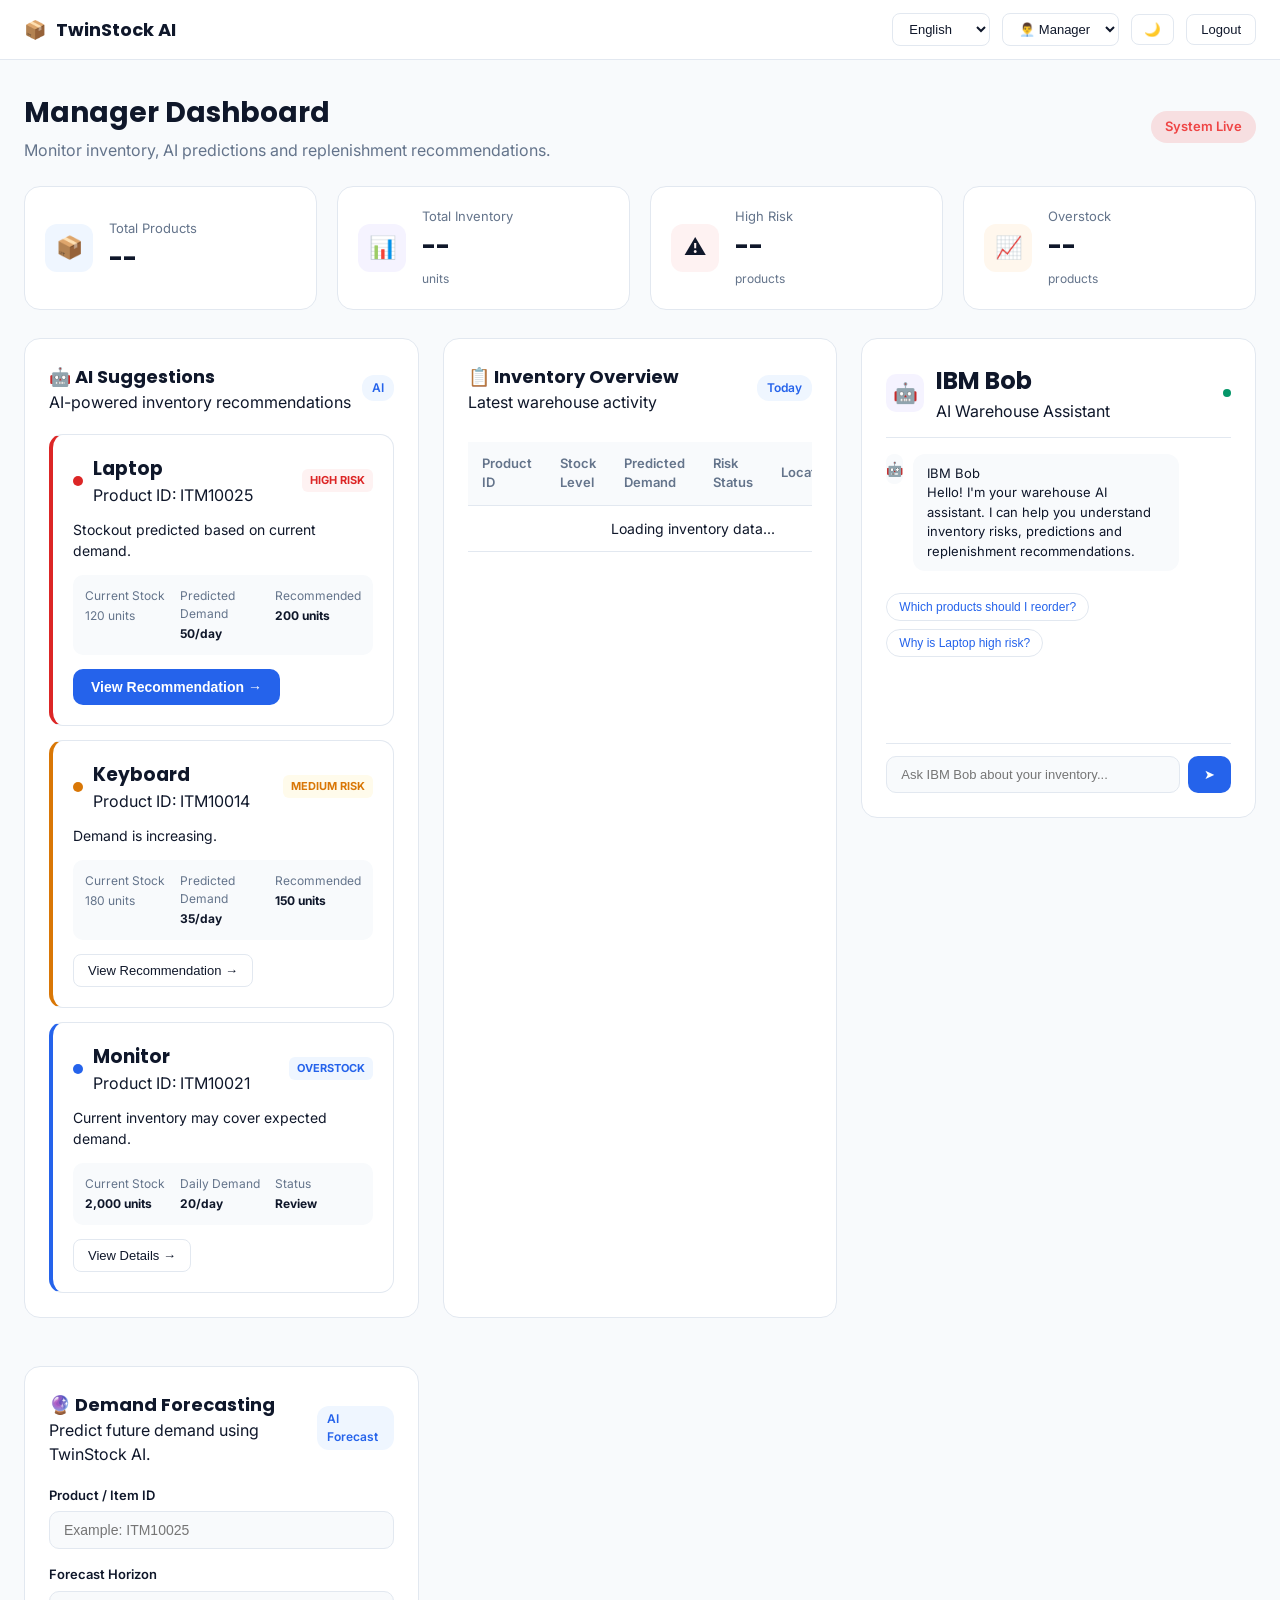
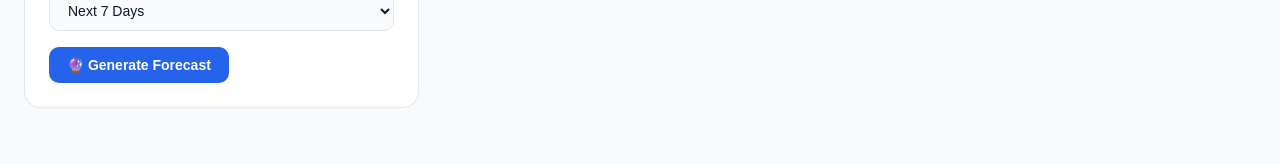
==== commit 6200422f: "route and  api's updated" ====
--- a/frontend/manager.html
+++ b/frontend/manager.html
@@ -288,6 +288,7 @@
     </main>
 
     <!-- SCRIPTS -->
+    <script src="js/config.js"></script>
     <script src="js/theme.js"></script>
     <script src="js/language.js"></script>
     <script src="js/manager.js"></script>
